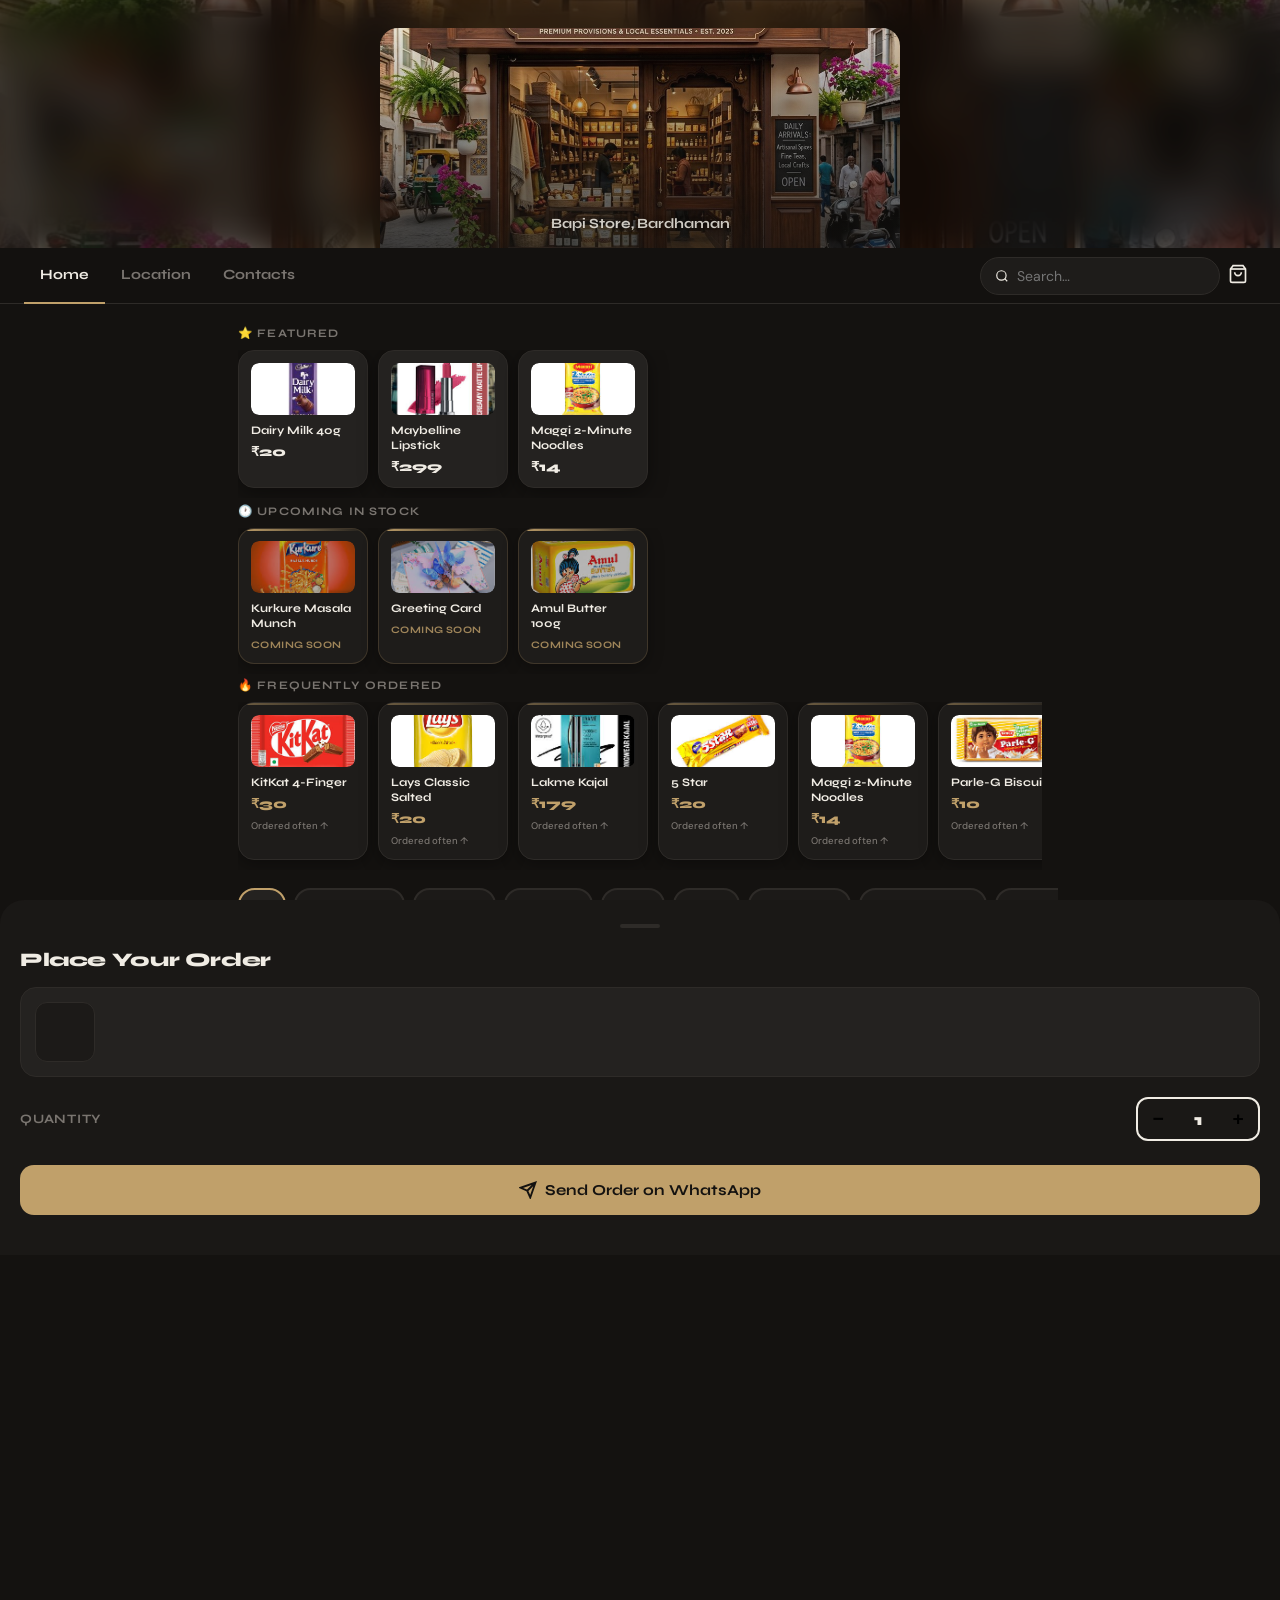
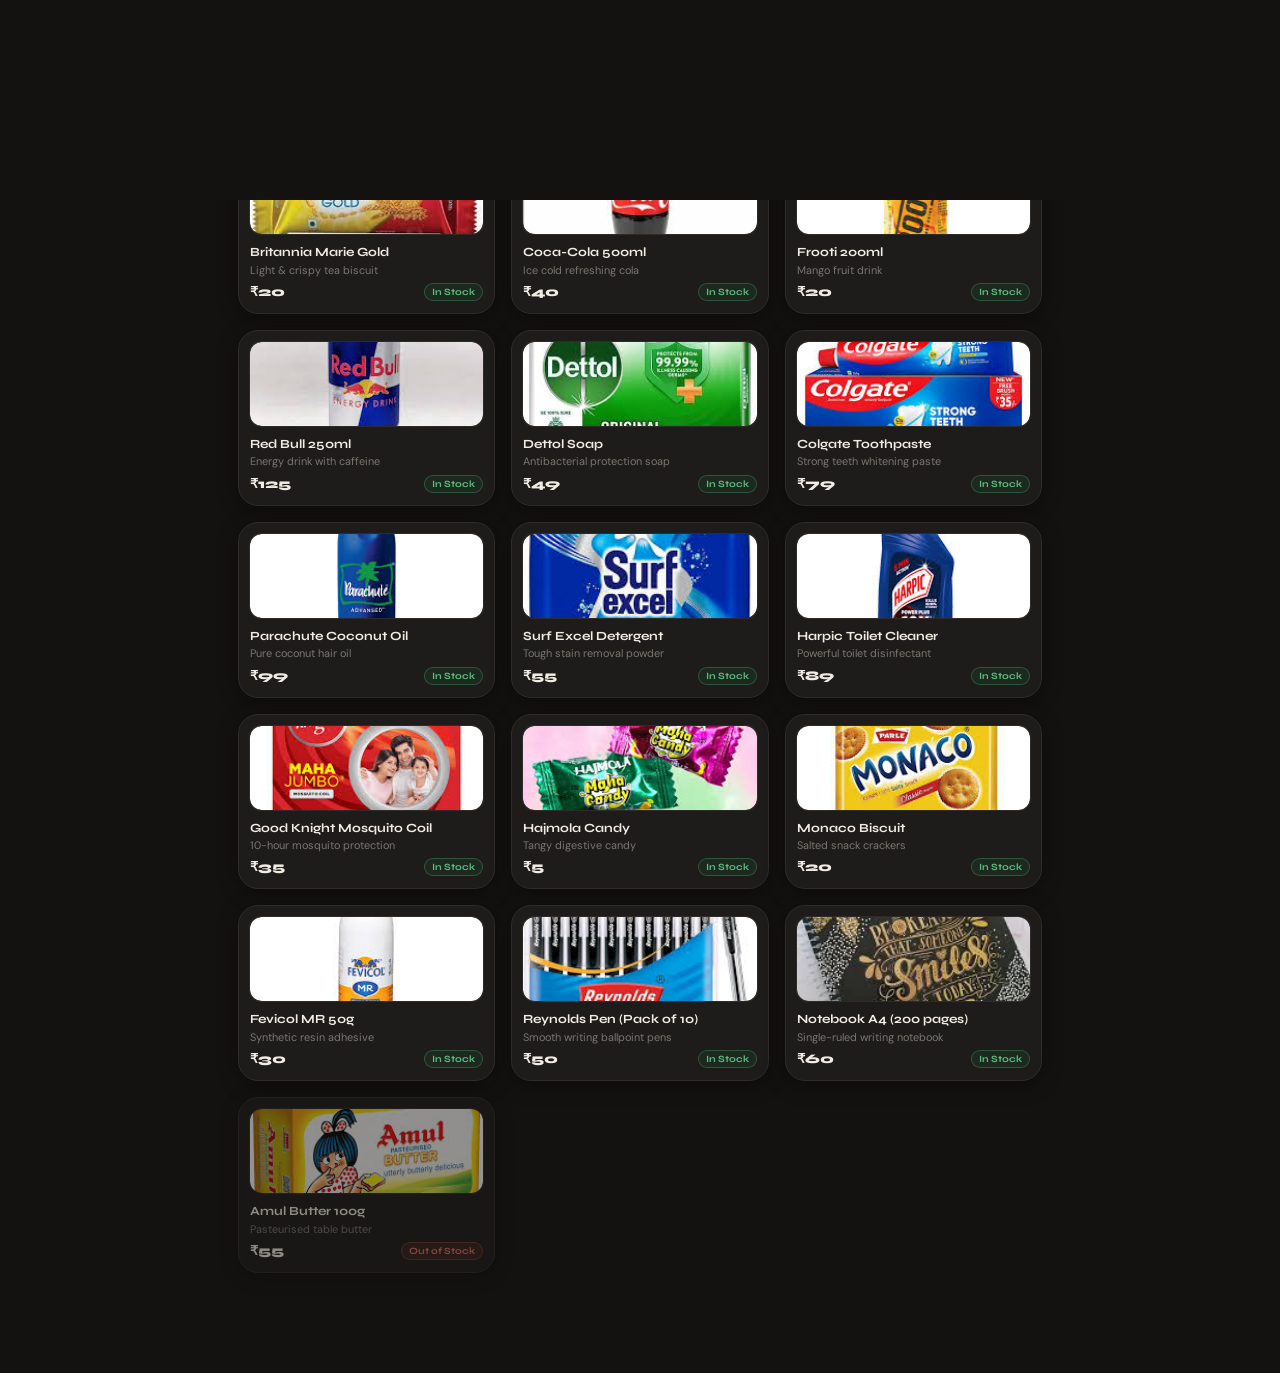
==== index.html @ cbbb369b "Push" ====
<!DOCTYPE html>
<html lang="en">
<head>
<meta charset="UTF-8">
<meta name="viewport" content="width=device-width, initial-scale=1.0">
<title>Bapi Store — Bardhaman</title>
<link rel="preconnect" href="https://fonts.googleapis.com">
<link href="https://fonts.googleapis.com/css2?family=Clash+Display:wght@400;500;600;700&family=Syne:wght@400;600;700;800&family=DM+Sans:ital,wght@0,300;0,400;0,500;1,400&display=swap" rel="stylesheet">
<style>
:root {
  --y: #c0a06a;
  --y2: #a88a55;
  --ink: #f0ece4;
  --white: #1c1a18;
  --off: #242220;
  --muted: #7a7570;
  --border: #2e2b28;
  --card-r: 20px;
  --ease: cubic-bezier(.4,0,.2,1);
  --spring: cubic-bezier(.34,1.56,.64,1);
}
*,*::before,*::after{box-sizing:border-box;margin:0;padding:0}
html{scroll-behavior:smooth;-webkit-tap-highlight-color:transparent}
body{font-family:'DM Sans',sans-serif;background:#141210;color:var(--ink);overflow-x:hidden;min-height:100vh}


/* ── LOADER ── */
#loader{position:fixed;inset:0;z-index:9999;background:#141210;display:flex;flex-direction:column;align-items:center;justify-content:center;gap:20px;transition:opacity .6s var(--ease),visibility .6s}
#loader.out{opacity:0;visibility:hidden;pointer-events:none}
.ld-logo{font-family:'Syne',sans-serif;font-size:2.2rem;font-weight:800;letter-spacing:-.03em;color:var(--ink)}
.ld-sub{font-size:.85rem;color:var(--muted);font-weight:500}
.ld-dots{display:flex;gap:7px}
.ld-dot{width:9px;height:9px;border-radius:50%;background:var(--y);animation:ldpulse 1s infinite ease-in-out}
.ld-dot:nth-child(2){animation-delay:.2s}
.ld-dot:nth-child(3){animation-delay:.4s}
@keyframes ldpulse{0%,80%,100%{transform:scale(.5);opacity:.3}40%{transform:scale(1);opacity:1}}

/* ── HERO ── */
#hero{background:url('[data-uri]') center/cover no-repeat;overflow:hidden;transition:max-height .5s var(--ease),opacity .4s var(--ease),padding .5s var(--ease);max-height:400px;padding:28px 20px 0;position:relative}
#hero.gone{max-height:0;opacity:0;padding:0;pointer-events:none}
#hero::before{content:'';position:absolute;inset:0;background:inherit;filter:blur(18px) brightness(.45);transform:scale(1.05);z-index:0}
#hero::after{content:'';position:absolute;inset:0;background:rgba(14,12,10,.45);z-index:0}
#hero .hero-inner{position:relative;z-index:1}
.hero-inner{max-width:520px;margin:0 auto;text-align:center}
.hero-store{width:100%;height:220px;background:url('[data-uri]') center center/cover no-repeat;border-radius:18px 18px 0 0;display:flex;align-items:flex-end;justify-content:center;position:relative;overflow:hidden}
.hero-store::after{content:'';position:absolute;inset:0;background:linear-gradient(to bottom,rgba(20,18,16,.1) 0%,rgba(20,18,16,.72) 100%)}
.store-svg{display:none}
.hero-tag{position:relative;z-index:1;font-family:'Syne',sans-serif;font-size:.88rem;font-weight:700;color:rgba(240,236,228,.85);white-space:nowrap;padding-bottom:16px;text-shadow:0 1px 6px rgba(0,0,0,.5)}

/* ── STICKY NAV ── */
#nav{position:sticky;top:0;z-index:500;background:rgba(20,18,16,.97);backdrop-filter:blur(12px);border-bottom:1.5px solid var(--border);height:56px;display:flex;align-items:center;padding:0 16px;gap:10px}
.nav-ham{background:none;border:none;cursor:pointer;padding:8px 6px;display:flex;flex-direction:column;gap:5px;border-radius:10px;transition:background .15s}
.nav-ham:hover{background:var(--off)}
.nav-ham span{display:block;width:22px;height:2px;background:var(--ink);;border-radius:2px;transition:transform .35s var(--ease),opacity .2s}
.nav-ham.x span:nth-child(1){transform:translateY(7px) rotate(45deg)}
.nav-ham.x span:nth-child(2){opacity:0;transform:scaleX(0)}
.nav-ham.x span:nth-child(3){transform:translateY(-7px) rotate(-45deg)}
.nav-label{font-family:'Syne',sans-serif;font-size:1rem;font-weight:700;flex:1}
.nav-tabs{display:flex;align-items:center;gap:0;flex:1}
.nav-tab{font-family:'Syne',sans-serif;font-size:.88rem;font-weight:700;color:var(--muted);padding:0 16px;height:56px;display:flex;align-items:center;cursor:pointer;border-bottom:2.5px solid transparent;transition:color .15s,border-color .15s;background:none;border-top:none;border-left:none;border-right:none;white-space:nowrap}
.nav-tab.on{color:var(--ink);border-bottom-color:var(--y)}
.nav-tab:hover:not(.on){color:var(--ink)}
.nav-search-btn{margin-left:auto;background:none;border:none;cursor:pointer;padding:8px;border-radius:10px;color:var(--muted);transition:background .15s,color .15s}
.nav-search-btn:hover{background:var(--off);color:var(--ink)}
.nav-cart-btn{position:relative;background:none;border:none;cursor:pointer;padding:8px;border-radius:10px;color:var(--ink);transition:background .15s}
.nav-cart-btn:hover{background:var(--off)}
.cart-badge{position:absolute;top:4px;right:4px;min-width:16px;height:16px;background:#c0a06a;color:#141210;border-radius:8px;font-size:.6rem;font-weight:700;display:flex;align-items:center;justify-content:center;padding:0 3px;display:none}
.cart-badge.show{display:flex}
.nav-search-wrap{flex:0 0 240px;display:flex;align-items:center;background:#1e1c1a;border-radius:30px;padding:0 14px;gap:8px;height:38px;border:1.5px solid var(--border);transition:border-color .15s,box-shadow .15s}
.nav-search-wrap:focus-within{border-color:var(--ink);box-shadow:0 0 0 3px rgba(192,160,106,.15)}
.nav-search-wrap input{background:none;border:none;outline:none;font-family:'DM Sans',sans-serif;font-size:.88rem;color:#f0ece4;flex:1;min-width:0;caret-color:var(--y)}

/* ── DYNAMIC ISLAND ── */
#island{position:fixed;top:12px;left:50%;transform:translateX(-50%) translateY(-80px);z-index:600;background:#f0ece4;color:#141210;border-radius:40px;padding:0 16px;height:48px;display:flex;align-items:center;gap:12px;box-shadow:0 8px 32px rgba(0,0,0,.3);transition:transform .45s var(--spring),opacity .3s;opacity:0;pointer-events:none;min-width:220px}
#island.show{transform:translateX(-50%) translateY(0);opacity:1;pointer-events:all}
.isl-ham{background:none;border:none;cursor:pointer;display:flex;flex-direction:column;gap:4px;padding:4px}
.isl-ham span{display:block;width:18px;height:1.5px;background:#141210;border-radius:2px;transition:transform .3s var(--ease),opacity .2s}
.isl-ham.x span:nth-child(1){transform:translateY(5.5px) rotate(45deg)}
.isl-ham.x span:nth-child(2){opacity:0}
.isl-ham.x span:nth-child(3){transform:translateY(-5.5px) rotate(-45deg)}
.isl-label{font-family:'Syne',sans-serif;font-size:.82rem;font-weight:700;flex:1;letter-spacing:.02em;color:#141210}
.isl-search{background:none;border:none;cursor:pointer;color:rgba(20,18,16,.5);padding:4px;display:flex;align-items:center;transition:color .15s}
.isl-search:hover{color:#141210}
.isl-cart{position:relative;background:none;border:none;cursor:pointer;color:rgba(20,18,16,.5);padding:4px;display:flex;align-items:center;transition:color .15s}
.isl-cart:hover{color:#141210}
.isl-badge{position:absolute;top:0;right:0;min-width:14px;height:14px;background:var(--y);color:#141210;border-radius:7px;font-size:.55rem;font-weight:800;display:none;align-items:center;justify-content:center;padding:0 2px}
.isl-badge.show{display:flex}

/* ── MOBILE TOP HEADER ── */
#mob-header{padding:16px 16px 0;display:none}
.mob-page-title{font-family:'Syne',sans-serif;font-size:1.5rem;font-weight:800;margin-bottom:10px}
.mob-search{display:flex;align-items:center;background:#1e1c1a;border-radius:30px;padding:0 14px;gap:8px;height:44px;border:1.5px solid var(--border);transition:border-color .15s,box-shadow .15s}
.mob-search:focus-within{border-color:var(--ink);box-shadow:0 0 0 3px rgba(192,160,106,.15)}
.search-clear{background:none;border:none;cursor:pointer;padding:0;display:none;align-items:center;justify-content:center;color:var(--muted);flex-shrink:0;transition:color .15s}
.search-clear:hover{color:var(--ink)}
.search-clear.show{display:flex}
.mob-search input{background:none;border:none;outline:none;font-family:'DM Sans',sans-serif;font-size:.92rem;color:#f0ece4;flex:1;caret-color:var(--y)}

/* ── SEARCH OVERLAY (mobile) ── */
#search-overlay{position:fixed;inset:0;z-index:700;background:#141210;transform:translateY(100%);transition:transform .4s var(--ease);display:flex;flex-direction:column}
#search-overlay.open{transform:translateY(0)}
.so-head{padding:14px 16px;display:flex;align-items:center;gap:10px;border-bottom:1.5px solid var(--border)}
.so-back{background:none;border:none;cursor:pointer;padding:6px;border-radius:8px;color:var(--muted)}
.so-input{flex:1;display:flex;align-items:center;background:#1e1c1a;border-radius:30px;padding:0 14px;gap:8px;height:40px;border:1.5px solid var(--border)}
.so-input:focus-within{border-color:var(--ink)}
.so-input input{background:none;border:none;outline:none;font-family:'DM Sans',sans-serif;font-size:.92rem;color:#f0ece4;flex:1;caret-color:var(--y)}
.so-results{flex:1;overflow-y:auto;padding:16px}
.so-result-item{display:flex;align-items:center;gap:14px;padding:12px;border-radius:14px;cursor:pointer;transition:background .15s;border:1.5px solid transparent;margin-bottom:8px}
.so-result-item:hover{background:var(--off);border-color:var(--border)}
.so-thumb{width:52px;height:52px;border-radius:10px;display:flex;align-items:center;justify-content:center;font-size:1.5rem;flex-shrink:0;border:1.5px solid var(--border)}
.so-info .so-name{font-family:'Syne',sans-serif;font-size:.88rem;font-weight:700}
.so-info .so-dose{font-size:.75rem;color:var(--muted);margin-top:2px}
.so-empty{text-align:center;padding:60px 0;color:var(--muted);font-size:.9rem}

/* ── DRAWER ── */
#overlay{position:fixed;inset:0;z-index:700;background:rgba(0,0,0,.4);opacity:0;visibility:hidden;transition:opacity .35s,visibility .35s}
#overlay.on{opacity:1;visibility:visible}
#drawer{position:fixed;top:0;left:0;bottom:0;width:268px;z-index:800;background:#181614;transform:translateX(-100%);transition:transform .38s var(--ease);display:flex;flex-direction:column;padding:0 0 24px}
#drawer.on{transform:translateX(0)}
.dr-top{padding:28px 24px 20px;border-bottom:1.5px solid var(--border)}
.dr-brand{font-family:'Syne',sans-serif;font-size:1.3rem;font-weight:800}
.dr-tagline{font-size:.75rem;color:var(--muted);margin-top:2px}
.dr-items{padding:12px 0;flex:1}
.dr-item{display:flex;align-items:center;gap:12px;padding:13px 24px;font-family:'Syne',sans-serif;font-size:.92rem;font-weight:700;color:var(--muted);cursor:pointer;transition:background .15s,color .15s}
.dr-item:hover,.dr-item.on{background:var(--off);color:var(--ink)}
.dr-item.on{border-left:3px solid var(--y)}
.dr-item svg{flex-shrink:0}
.dr-close{position:absolute;top:16px;right:16px;background:none;border:none;cursor:pointer;width:32px;height:32px;border-radius:8px;display:flex;align-items:center;justify-content:center;color:var(--muted);transition:background .15s}
.dr-close:hover{background:var(--off)}

/* ── PAGES ── */
.pg{display:none;animation:pgIn .3s var(--ease)}
.pg.on{display:block}
@keyframes pgIn{from{opacity:0;transform:translateY(8px)}to{opacity:1;transform:translateY(0)}}

/* ── CATEGORY FILTER CHIPS ── */
#cat-bar{padding:14px 16px 10px 16px;display:flex;gap:8px;overflow-x:auto;scrollbar-width:thin;scrollbar-color:var(--border) transparent;-ms-overflow-style:auto;padding-bottom:8px}
#cat-bar::-webkit-scrollbar{height:4px}
#cat-bar::-webkit-scrollbar-track{background:transparent}
#cat-bar::-webkit-scrollbar-thumb{background:var(--border);border-radius:4px}
#cat-bar::-webkit-scrollbar-thumb:hover{background:var(--muted)}
.cat-chip{flex-shrink:0;font-family:'Syne',sans-serif;font-size:.78rem;font-weight:700;padding:7px 14px;border-radius:30px;border:2px solid var(--border);background:var(--white);color:var(--muted);cursor:pointer;transition:background .15s,color .15s,border-color .15s,transform .15s var(--spring)}
.cat-chip:hover{border-color:var(--ink);color:var(--ink)}
.cat-chip.on{background:#242220;color:var(--y);border-color:var(--y)}
.cat-chip:active{transform:scale(.95)}

/* ── FEATURED STRIP ── */
#featured-section{padding:22px 16px 6px}
.featured-label{font-family:'Syne',sans-serif;font-size:.72rem;font-weight:700;letter-spacing:.1em;text-transform:uppercase;color:var(--muted);margin-bottom:10px}
#featured-row{display:flex;gap:10px;overflow-x:auto;scrollbar-width:thin;scrollbar-color:var(--border) transparent;padding-bottom:10px}
#featured-row::-webkit-scrollbar{height:4px}
#featured-row::-webkit-scrollbar-track{background:transparent}
#featured-row::-webkit-scrollbar-thumb{background:var(--border);border-radius:4px}
#featured-row::-webkit-scrollbar-thumb:hover{background:var(--muted)}
.feat-card{flex-shrink:0;width:130px;background:#242220;border:1.5px solid var(--border);border-radius:16px;padding:12px;cursor:pointer;box-shadow:0 4px 20px rgba(0,0,0,.4);transition:transform .2s var(--spring),box-shadow .2s;display:flex;flex-direction:column;gap:6px}
.feat-card:hover{transform:translateY(-3px);box-shadow:0 8px 32px rgba(0,0,0,.5)}
.feat-card:active{transform:scale(.97);box-shadow:0 2px 8px rgba(0,0,0,.3)}
.feat-emoji{font-size:1.6rem;line-height:1}
.feat-name{font-family:'Syne',sans-serif;font-size:.72rem;font-weight:700;line-height:1.3}
.feat-price{font-family:'Syne',sans-serif;font-size:.82rem;font-weight:800}


/* ── UPCOMING IN STOCK & FREQUENTLY ORDERED ROWS ── */
.strip-section{padding:0 16px 4px}
.strip-label{font-family:'Syne',sans-serif;font-size:.72rem;font-weight:700;letter-spacing:.1em;text-transform:uppercase;color:var(--muted);margin-bottom:10px;display:flex;align-items:center;gap:6px}
.strip-row{display:flex;gap:10px;overflow-x:auto;scrollbar-width:thin;scrollbar-color:var(--border) transparent;padding-bottom:10px}
.strip-row::-webkit-scrollbar{height:4px}
.strip-row::-webkit-scrollbar-track{background:transparent}
.strip-row::-webkit-scrollbar-thumb{background:var(--border);border-radius:4px}
.strip-row::-webkit-scrollbar-thumb:hover{background:var(--muted)}

.upcoming-card{flex-shrink:0;width:130px;background:#1e1c1a;border:1.5px solid rgba(192,160,106,.2);border-radius:16px;padding:12px;cursor:default;box-shadow:0 4px 16px rgba(0,0,0,.3);display:flex;flex-direction:column;gap:6px;position:relative;overflow:hidden}
.upcoming-card::before{content:'';position:absolute;top:0;left:0;right:0;height:2px;background:linear-gradient(90deg,#c0a06a,transparent)}
.upcoming-emoji{font-size:1.6rem;line-height:1;opacity:.7}
.upcoming-name{font-family:'Syne',sans-serif;font-size:.72rem;font-weight:700;line-height:1.3;color:var(--ink)}
.upcoming-tag{font-size:.62rem;font-family:'Syne',sans-serif;font-weight:700;color:var(--y);opacity:.8;letter-spacing:.04em;text-transform:uppercase;margin-top:2px}

.freq-card{flex-shrink:0;width:130px;background:#1e1c1a;border:1.5px solid var(--border);border-radius:16px;padding:12px;cursor:pointer;box-shadow:0 4px 18px rgba(0,0,0,.35);transition:transform .2s var(--spring),box-shadow .2s;display:flex;flex-direction:column;gap:6px;position:relative;overflow:hidden}
.freq-card::before{content:'';position:absolute;top:0;left:0;right:0;height:2px;background:linear-gradient(90deg,rgba(192,160,106,.5),transparent)}
.freq-card:hover{transform:translateY(-3px);box-shadow:0 8px 28px rgba(0,0,0,.5)}
.freq-card:active{transform:scale(.97)}
.freq-emoji{font-size:1.6rem;line-height:1}
.freq-name{font-family:'Syne',sans-serif;font-size:.72rem;font-weight:700;line-height:1.3}
.freq-price{font-family:'Syne',sans-serif;font-size:.82rem;font-weight:800;color:var(--y)}
.freq-orders{font-size:.6rem;color:var(--muted);font-weight:500;margin-top:1px}

/* ── HOME ── */
#pg-home{padding:0 0 100px}
.sec-title{font-family:'Syne',sans-serif;font-size:.72rem;font-weight:700;letter-spacing:.1em;text-transform:uppercase;color:var(--muted);margin-bottom:14px;padding:14px 16px 0}
#med-grid{display:grid;grid-template-columns:repeat(3,1fr);gap:12px;padding:0 16px}

/* ── CARD ── */
.med-card{background:#1e1c1a;border:1.5px solid var(--border);border-radius:var(--card-r);overflow:hidden;cursor:pointer;transition:transform .2s var(--spring),box-shadow .2s;box-shadow:0 4px 20px rgba(0,0,0,.35);display:flex;flex-direction:column;position:relative}
.med-card:hover{transform:translateY(-4px) scale(1.01);box-shadow:0 10px 40px rgba(0,0,0,.5)}
.med-card:active{transform:scale(.97);box-shadow:0 2px 10px rgba(0,0,0,.3)}
.med-card.out-of-stock{opacity:.55;pointer-events:none}
.med-img-wrap{margin:10px 10px 0;height:86px;border-radius:12px;border:1.5px solid var(--border);overflow:hidden;background:#2a2825;display:flex;align-items:center;justify-content:center;flex-shrink:0;font-size:2.4rem}
.med-body{padding:9px 11px 12px;flex:1}
.med-name{font-family:'Syne',sans-serif;font-size:.78rem;font-weight:700;line-height:1.25;margin-bottom:3px}
.med-dose{font-size:.68rem;color:var(--muted);line-height:1.4;margin-bottom:5px}
.med-name mark{background:rgba(192,160,106,.25);color:var(--y);border-radius:3px;padding:0 2px;font-style:normal}
.med-dose mark{background:rgba(192,160,106,.25);color:var(--y);border-radius:3px;padding:0 2px;font-style:normal}
.med-footer{display:flex;align-items:center;justify-content:space-between;margin-top:auto}
.med-price{font-family:'Syne',sans-serif;font-size:.82rem;font-weight:800}
.med-stock-badge{font-size:.6rem;font-weight:700;font-family:'Syne',sans-serif;padding:2px 7px;border-radius:10px;border:1.5px solid}
.med-stock-badge.in{background:rgba(26,122,60,.15);color:#5dba7e;border-color:rgba(93,186,126,.3)}
.med-stock-badge.out{background:rgba(192,57,43,.15);color:#e07060;border-color:rgba(224,112,96,.3)}
#no-res{display:none;grid-column:1/-1;text-align:center;padding:60px 0;color:var(--muted);font-family:'Syne',sans-serif;font-size:.9rem}

/* ── DETAIL PAGE ── */
#pg-detail{padding:0 0 100px;min-height:100vh}
.det-back{display:flex;align-items:center;gap:8px;padding:14px 16px;font-family:'Syne',sans-serif;font-size:.82rem;font-weight:700;cursor:pointer;color:var(--muted);transition:color .15s;background:none;border:none;width:100%}
.det-back:hover{color:var(--ink)}
.det-hero{width:100%;background:#1c1a18;display:flex;align-items:center;justify-content:center;padding:40px 20px;position:relative;min-height:200px}
.det-pill-art{font-size:6rem;filter:drop-shadow(0 12px 32px rgba(0,0,0,.12))}
.det-badge{position:absolute;top:14px;right:14px;border-radius:30px;padding:4px 12px;font-family:'Syne',sans-serif;font-size:.7rem;font-weight:700;border:2px solid var(--ink)}
.det-badge.in{background:rgba(192,160,106,.2);color:var(--y);border-color:var(--y)}
.det-badge.out{background:rgba(192,57,43,.15);color:#e07060;border-color:rgba(224,112,96,.3)}
.det-body{padding:20px 16px}
.det-name{font-family:'Syne',sans-serif;font-size:1.6rem;font-weight:800;line-height:1.15;letter-spacing:-.02em;margin-bottom:4px}
.det-use{font-size:.85rem;color:var(--muted);margin-bottom:6px}
.det-price-row{font-family:'Syne',sans-serif;font-size:1.3rem;font-weight:800;margin-bottom:18px}
.det-section{margin-bottom:20px}
.det-section-title{font-family:'Syne',sans-serif;font-size:.7rem;font-weight:700;letter-spacing:.1em;text-transform:uppercase;color:var(--muted);margin-bottom:8px}
.det-contents{display:flex;flex-wrap:wrap;gap:6px}
.det-chip{background:#242220;border:1.5px solid var(--border);border-radius:30px;padding:5px 12px;font-size:.78rem;font-weight:500}
.det-strip{background:rgba(192,160,106,.12);border-radius:16px;padding:14px 16px;display:flex;align-items:center;justify-content:space-between;margin-bottom:24px;border:2px solid var(--ink)}
.det-strip-label{font-family:'Syne',sans-serif;font-size:.72rem;font-weight:700;text-transform:uppercase;letter-spacing:.06em;color:var(--muted)}
.det-strip-val{font-family:'Syne',sans-serif;font-size:1rem;font-weight:800}
.det-btns{display:grid;grid-template-columns:1fr 1fr;gap:10px;padding:0 16px 20px}
.btn-cart{background:#242220;border:1.5px solid var(--border);border-radius:14px;padding:14px;font-family:'Syne',sans-serif;font-size:.88rem;font-weight:700;cursor:pointer;transition:background .15s,transform .15s var(--spring);box-shadow:0 4px 16px rgba(0,0,0,.3)}
.btn-cart:hover{background:#2e2b28;transform:translateY(-2px)}
.btn-cart:active{transform:translateY(0);box-shadow:0 1px 4px rgba(0,0,0,.2)}
.btn-buy{background:var(--y);color:#141210;border:2.5px solid var(--ink);border-radius:14px;padding:14px;font-family:'Syne',sans-serif;font-size:.88rem;font-weight:700;cursor:pointer;transition:background .15s,transform .15s var(--spring);box-shadow:3px 3px 0 rgba(0,0,0,.3)}
.btn-buy:hover{background:#b8933d;transform:translateY(-2px)}
.btn-buy:active{transform:translateY(0)}
.added-flash{position:fixed;bottom:80px;left:50%;transform:translateX(-50%) translateY(20px);background:var(--y);color:#141210;padding:10px 22px;border-radius:30px;font-family:'Syne',sans-serif;font-size:.82rem;font-weight:700;opacity:0;transition:opacity .3s,transform .3s var(--spring);pointer-events:none;z-index:900;white-space:nowrap}
.added-flash.show{opacity:1;transform:translateX(-50%) translateY(0)}

/* ── CART PAGE ── */
#pg-cart{padding:20px 16px 100px;min-height:60vh}
.pg-heading{font-family:'Syne',sans-serif;font-size:1.8rem;font-weight:800;margin-bottom:20px;letter-spacing:-.02em}
.cart-empty{text-align:center;padding:80px 0;color:var(--muted)}
.cart-empty svg{opacity:.2;margin-bottom:16px}
.cart-empty p{font-family:'Syne',sans-serif;font-size:.95rem;font-weight:600}
.cart-item{display:flex;gap:12px;padding:14px;background:#1e1c1a;border:1.5px solid var(--border);border-radius:var(--card-r);margin-bottom:10px;box-shadow:0 4px 18px rgba(0,0,0,.35);transition:transform .15s}
.cart-item:hover{transform:translateY(-2px)}
.ci-thumb{width:64px;height:64px;border-radius:12px;background:#2a2825;display:flex;align-items:center;justify-content:center;font-size:1.8rem;flex-shrink:0;border:1.5px solid var(--border)}
.ci-info{flex:1;min-width:0}
.ci-name{font-family:'Syne',sans-serif;font-size:.88rem;font-weight:700;margin-bottom:2px}
.ci-dose{font-size:.72rem;color:var(--muted)}
.ci-price{font-family:'Syne',sans-serif;font-size:.8rem;font-weight:800;color:var(--ink);margin-top:2px}
.ci-actions{display:flex;gap:6px;margin-top:10px;align-items:center}
.ci-qty{display:flex;align-items:center;gap:0;border:1.5px solid var(--border);border-radius:8px;overflow:hidden}
.ci-qty button{background:none;border:none;width:28px;height:28px;cursor:pointer;font-size:1rem;display:flex;align-items:center;justify-content:center;transition:background .15s}
.ci-qty button:hover{background:#2e2b28}
.ci-qty span{width:28px;text-align:center;font-family:'Syne',sans-serif;font-size:.82rem;font-weight:700}
.ci-rm{background:none;border:1.5px solid var(--border);border-radius:8px;padding:4px 10px;font-size:.72rem;font-family:'Syne',sans-serif;font-weight:700;color:var(--muted);cursor:pointer;transition:background .15s,color .15s,border-color .15s}
.ci-rm:hover{background:#fff0f0;border-color:#f00;color:#c00}
.ci-buy{background:var(--y);color:#141210;border:none;border-radius:8px;padding:4px 12px;font-size:.72rem;font-family:'Syne',sans-serif;font-weight:700;cursor:pointer;transition:background .15s}
.ci-buy:hover{background:#b8933d}
.cart-summary{background:#1e1c1a;border:1.5px solid var(--border);border-radius:var(--card-r);padding:16px;margin-top:16px;box-shadow:0 4px 20px rgba(0,0,0,.4)}
.cs-row{display:flex;justify-content:space-between;margin-bottom:6px;font-size:.85rem}
.cs-row.total{font-family:'Syne',sans-serif;font-weight:800;font-size:1rem;border-top:1.5px solid var(--border);padding-top:10px;margin-top:6px}
.cs-checkout{width:100%;margin-top:14px;background:var(--y);color:#141210;border:none;border-radius:12px;padding:14px;font-family:'Syne',sans-serif;font-size:.92rem;font-weight:700;cursor:pointer;transition:background .15s,transform .15s var(--spring)}
.cs-checkout:hover{background:#b8933d;transform:translateY(-2px)}

/* ── ORDER MODAL ── */
#order-modal{position:fixed;inset:0;z-index:900;display:flex;align-items:flex-end;pointer-events:none}
#order-modal.open{pointer-events:all}
.om-backdrop{position:absolute;inset:0;background:rgba(0,0,0,.5);opacity:0;transition:opacity .35s}
#order-modal.open .om-backdrop{opacity:1}
.om-sheet{position:relative;z-index:1;background:#1a1816;border-radius:24px 24px 0 0;padding:24px 20px 40px;width:100%;transform:translateY(100%);transition:transform .4s var(--ease)}
#order-modal.open .om-sheet{transform:translateY(0)}
.om-handle{width:40px;height:4px;background:var(--border);border-radius:2px;margin:0 auto 20px}
.om-title{font-family:'Syne',sans-serif;font-size:1.2rem;font-weight:800;margin-bottom:16px;letter-spacing:-.02em}
.om-med-row{display:flex;gap:14px;align-items:center;background:#242220;border-radius:16px;padding:14px;margin-bottom:20px;border:1.5px solid var(--border)}
.om-thumb{width:60px;height:60px;border-radius:12px;display:flex;align-items:center;justify-content:center;font-size:2rem;background:var(--white);border:1.5px solid var(--border);flex-shrink:0}
.om-med-name{font-family:'Syne',sans-serif;font-size:.92rem;font-weight:700}
.om-med-dose{font-size:.75rem;color:var(--muted);margin-top:3px}
.om-qty-row{display:flex;align-items:center;justify-content:space-between;margin-bottom:24px}
.om-qty-label{font-family:'Syne',sans-serif;font-size:.8rem;font-weight:700;text-transform:uppercase;letter-spacing:.06em;color:var(--muted)}
.om-qty-ctrl{display:flex;align-items:center;gap:0;border:2px solid var(--ink);border-radius:12px;overflow:hidden}
.om-qty-ctrl button{background:none;border:none;width:40px;height:40px;cursor:pointer;font-size:1.2rem;font-weight:700;transition:background .15s;display:flex;align-items:center;justify-content:center}
.om-qty-ctrl button:hover{background:#2e2b28}
.om-qty-ctrl span{min-width:40px;text-align:center;font-family:'Syne',sans-serif;font-size:1rem;font-weight:800}
.om-place{width:100%;background:var(--y);color:#141210;border:none;border-radius:14px;padding:16px;font-family:'Syne',sans-serif;font-size:.95rem;font-weight:700;cursor:pointer;display:flex;align-items:center;justify-content:center;gap:8px;transition:background .15s,transform .15s var(--spring)}
.om-place:hover{background:#b8933d;transform:translateY(-2px)}
.om-place:active{transform:translateY(0)}

/* ── LOCATION PAGE ── */
#pg-location{padding:20px 16px 100px}
.loc-map{width:100%;aspect-ratio:4/3;border-radius:18px;border:1.5px solid var(--border);overflow:hidden;background:var(--off);display:flex;align-items:center;justify-content:center;margin-bottom:18px;box-shadow:0 6px 30px rgba(0,0,0,.4);position:relative}
.loc-addr-row{display:flex;align-items:flex-start;gap:14px}
.loc-addr{flex:1}
.loc-addr strong{font-family:'Syne',sans-serif;font-size:1rem;font-weight:800;display:block;margin-bottom:5px}
.loc-addr p{font-size:.85rem;line-height:1.7;color:var(--muted)}
.loc-gmap{width:58px;height:58px;border-radius:16px;background:#242220;border:2px solid var(--border);box-shadow:0 4px 16px rgba(0,0,0,.1);display:flex;align-items:center;justify-content:center;cursor:pointer;flex-shrink:0;transition:transform .2s var(--spring),box-shadow .2s;text-decoration:none;overflow:hidden}
.loc-gmap:hover{transform:scale(1.08);box-shadow:0 8px 24px rgba(0,0,0,.15)}
.loc-gmap img{width:42px;height:42px;object-fit:contain}
.loc-directions{display:flex;align-items:center;gap:10px;margin-top:20px;padding:14px 16px;background:rgba(192,160,106,.12);border:1px solid rgba(192,160,106,.3);border-radius:14px;cursor:pointer;text-decoration:none;box-shadow:0 4px 16px rgba(0,0,0,.3);transition:transform .15s}
.loc-directions:hover{transform:translateY(-2px)}
.loc-directions span{font-family:'Syne',sans-serif;font-size:.88rem;font-weight:700}

/* ── HOURS CARD ── */
.hours-card{background:#1e1c1a;border:1.5px solid var(--border);border-radius:16px;padding:16px;margin-top:18px}
.hours-title{font-family:'Syne',sans-serif;font-size:.72rem;font-weight:700;letter-spacing:.1em;text-transform:uppercase;color:var(--muted);margin-bottom:10px}
.hours-row{display:flex;justify-content:space-between;font-size:.83rem;padding:5px 0;border-bottom:1px solid var(--border)}
.hours-row:last-child{border-bottom:none}
.hours-row .day{font-weight:500;color:var(--ink)}
.hours-row .time{font-family:'Syne',sans-serif;font-weight:700}
.hours-row .closed{color:#c0392b;font-family:'Syne',sans-serif;font-weight:700}

/* ── CONTACTS PAGE ── */
#pg-contacts{padding:20px 16px 100px}
.contact-card{display:flex;align-items:center;gap:14px;padding:18px;background:#1e1c1a;border:1.5px solid var(--border);border-radius:var(--card-r);margin-bottom:10px;text-decoration:none;color:var(--ink);box-shadow:0 4px 20px rgba(0,0,0,.35);transition:transform .15s,box-shadow .15s}
.contact-card:hover{transform:translateY(-3px);box-shadow:0 8px 30px rgba(0,0,0,.5)}
.cc-icon{width:48px;height:48px;border-radius:14px;background:var(--y);display:flex;align-items:center;justify-content:center;font-size:1.3rem;flex-shrink:0;border:2px solid var(--ink)}
.cc-label{font-family:'Syne',sans-serif;font-size:.68rem;font-weight:700;letter-spacing:.08em;text-transform:uppercase;color:var(--muted);margin-bottom:2px}
.cc-val{font-size:.9rem;font-weight:500}

/* ── ABOUT CARD ── */
.about-card{background:#242220;border:1.5px solid var(--border);border-radius:var(--card-r);padding:18px;margin-bottom:16px;box-shadow:0 4px 20px rgba(0,0,0,.3)}
.about-card p{font-size:.88rem;line-height:1.7;color:var(--muted)}
.about-card strong{font-family:'Syne',sans-serif;font-weight:800;display:block;margin-bottom:6px;font-size:1rem;color:var(--y)}

/* ── SCROLL TO TOP ── */
#s2t{position:fixed;bottom:24px;right:16px;width:44px;height:44px;background:#c0a06a;color:#141210;border:none;border-radius:50%;display:flex;align-items:center;justify-content:center;cursor:pointer;z-index:400;opacity:0;visibility:hidden;transform:scale(.7);transition:opacity .3s,transform .3s var(--spring),visibility .3s;box-shadow:0 4px 16px rgba(0,0,0,.25)}
#s2t.on{opacity:1;visibility:visible;transform:scale(1)}

/* ── RESPONSIVE ── */
@media(min-width:768px){
  .mob-only{display:none!important}
  .nav-tabs{display:flex!important}
  .nav-search-wrap{display:flex!important}
  #nav{padding:0 24px;gap:0}
  #mob-header{display:none!important}
  #med-grid{grid-template-columns:repeat(3,1fr);gap:16px}
  #pg-home,#pg-cart,#pg-contacts,#pg-detail,#pg-location{padding-left:32px;padding-right:32px;max-width:900px;margin:0 auto}
  #cat-bar,#featured-section,#med-grid,.sec-title{max-width:900px;margin-left:auto;margin-right:auto}
  .det-hero{min-height:320px}
  .det-pill-art{font-size:8rem}
}
@media(max-width:767px){
  .desk-only{display:none!important}
  #mob-header{display:block}
  #med-grid{grid-template-columns:repeat(2,1fr);gap:10px}
  .med-img-wrap{height:76px}
}
/* Target the grey image wrapper divs directly instead of non-existent img tags */
.feat-img, 
.upcoming-img, 
.freq-img,
.ci-thumb, 
.om-thumb {
  background-size: cover;      /* Keeps aspect ratio while completely filling the box */
  background-position: center;  /* Centers the product image inside the grey box */
  background-repeat: no-repeat; /* Prevents the image from tiling */
}
</style>
</head>
<body>

<!-- LOADER -->
<div id="loader">
  <div class="ld-logo">Bapi Store</div>
  <div class="ld-dots"><div class="ld-dot"></div><div class="ld-dot"></div><div class="ld-dot"></div></div>
  <div class="ld-sub">Your device will load this in a few moments…</div>
</div>

<!-- HERO -->
<div id="hero">
  <div class="hero-inner">
    <div class="hero-store">
      <svg class="store-svg" width="110" height="110" viewBox="0 0 110 110" fill="none">
        <rect x="10" y="45" width="90" height="55" rx="6" fill="#c0a06a"/>
        <rect x="20" y="22" width="70" height="28" rx="5" fill="#c0a06a"/>
        <rect x="42" y="60" width="26" height="40" rx="3" fill="#1a1816"/>
        <rect x="13" y="58" width="20" height="18" rx="3" fill="#1a1816"/>
        <rect x="77" y="58" width="20" height="18" rx="3" fill="#1a1816"/>
        <rect x="46" y="30" width="18" height="10" rx="2" fill="#1a1816"/>
      </svg>
      <div class="hero-tag">Bapi Store, Bardhaman</div>
    </div>
  </div>
</div>

<!-- NAV -->
<nav id="nav">
  <button class="nav-ham mob-only" id="nav-ham" aria-label="Menu"><span></span><span></span><span></span></button>
  <span class="nav-label mob-only" id="nav-mob-label">Home</span>
  <div class="nav-tabs desk-only" id="nav-tabs">
    <button class="nav-tab on" data-p="home">Home</button>
    <button class="nav-tab" data-p="location">Location</button>
    <button class="nav-tab" data-p="contacts">Contacts</button>
  </div>
  <div class="nav-search-wrap desk-only" style="margin-left:auto">
    <svg width="14" height="14" fill="none" stroke="currentColor" stroke-width="2" viewBox="0 0 24 24"><circle cx="11" cy="11" r="8"/><path d="m21 21-4.35-4.35"/></svg>
    <input type="text" id="desk-search" placeholder="Search…" oninput="filterMeds(this.value)">
  </div>
  <button class="nav-search-btn mob-only" id="mob-search-btn" aria-label="Search">
    <svg width="18" height="18" fill="none" stroke="currentColor" stroke-width="2" viewBox="0 0 24 24"><circle cx="11" cy="11" r="8"/><path d="m21 21-4.35-4.35"/></svg>
  </button>
  <button class="nav-cart-btn" id="nav-cart-btn" aria-label="Cart">
    <svg width="20" height="20" fill="none" stroke="currentColor" stroke-width="2" viewBox="0 0 24 24"><path d="M6 2 3 6v14a2 2 0 0 0 2 2h14a2 2 0 0 0 2-2V6l-3-4z"/><line x1="3" y1="6" x2="21" y2="6"/><path d="M16 10a4 4 0 0 1-8 0"/></svg>
    <span class="cart-badge" id="cart-badge">0</span>
  </button>
</nav>

<!-- DYNAMIC ISLAND -->
<div id="island">
  <button class="isl-ham" id="isl-ham"><span></span><span></span><span></span></button>
  <span class="isl-label" id="isl-label">Home</span>
  <button class="isl-search" id="isl-search-btn" aria-label="Search">
    <svg width="16" height="16" fill="none" stroke="currentColor" stroke-width="2" viewBox="0 0 24 24"><circle cx="11" cy="11" r="8"/><path d="m21 21-4.35-4.35"/></svg>
  </button>
  <button class="isl-cart" id="isl-cart-btn" aria-label="Cart">
    <svg width="16" height="16" fill="none" stroke="currentColor" stroke-width="2" viewBox="0 0 24 24"><path d="M6 2 3 6v14a2 2 0 0 0 2 2h14a2 2 0 0 0 2-2V6l-3-4z"/><line x1="3" y1="6" x2="21" y2="6"/><path d="M16 10a4 4 0 0 1-8 0"/></svg>
    <span class="isl-badge" id="isl-badge">0</span>
  </button>
</div>

<!-- SEARCH OVERLAY (mobile) -->
<div id="search-overlay">
  <div class="so-head">
    <button class="so-back" id="so-back">
      <svg width="20" height="20" fill="none" stroke="currentColor" stroke-width="2.5" viewBox="0 0 24 24"><path d="M19 12H5M12 19l-7-7 7-7"/></svg>
    </button>
    <div class="so-input">
      <svg width="14" height="14" fill="none" stroke="currentColor" stroke-width="2" viewBox="0 0 24 24"><circle cx="11" cy="11" r="8"/><path d="m21 21-4.35-4.35"/></svg>
      <input type="text" id="mob-search-input" placeholder="Search…" oninput="filterMeds(this.value,true)">
    </div>
  </div>
  <div class="so-results" id="so-results"></div>
</div>

<!-- DRAWER OVERLAY -->
<div id="overlay" onclick="closeDrawer()"></div>

<!-- DRAWER -->
<div id="drawer">
  <button class="dr-close" onclick="closeDrawer()">
    <svg width="16" height="16" fill="none" stroke="currentColor" stroke-width="2.5" viewBox="0 0 24 24"><path d="M18 6 6 18M6 6l12 12"/></svg>
  </button>
  <div class="dr-top">
    <div class="dr-brand">Bapi Store</div>
    <div class="dr-tagline">Near Curzon Gate, Bardhaman</div>
  </div>
  <div class="dr-items">
    <div class="dr-item on" data-p="home" onclick="goTo('home');closeDrawer()">
      <svg width="16" height="16" fill="none" stroke="currentColor" stroke-width="2" viewBox="0 0 24 24"><path d="m3 9 9-7 9 7v11a2 2 0 0 1-2 2H5a2 2 0 0 1-2-2z"/><polyline points="9 22 9 12 15 12 15 22"/></svg>
      Home
    </div>
    <div class="dr-item" data-p="location" onclick="goTo('location');closeDrawer()">
      <svg width="16" height="16" fill="none" stroke="currentColor" stroke-width="2" viewBox="0 0 24 24"><path d="M21 10c0 7-9 13-9 13s-9-6-9-13a9 9 0 0 1 18 0z"/><circle cx="12" cy="10" r="3"/></svg>
      Location
    </div>
    <div class="dr-item" data-p="contacts" onclick="goTo('contacts');closeDrawer()">
      <svg width="16" height="16" fill="none" stroke="currentColor" stroke-width="2" viewBox="0 0 24 24"><path d="M22 16.92v3a2 2 0 0 1-2.18 2 19.79 19.79 0 0 1-8.63-3.07A19.5 19.5 0 0 1 4.9 14.5 19.79 19.79 0 0 1 1.87 5.87C1.81 4.84 2.56 3.96 3.58 3.82h3a2 2 0 0 1 2 1.72c.127.96.361 1.903.7 2.81a2 2 0 0 1-.45 2.11L8.09 11.2a16 16 0 0 0 4.72 4.72l1.06-1.06a2 2 0 0 1 2.11-.45c.907.339 1.85.573 2.81.7A2 2 0 0 1 22 16.92z"/></svg>
      Contacts
    </div>
    <div class="dr-item" data-p="cart" onclick="goTo('cart');closeDrawer()">
      <svg width="16" height="16" fill="none" stroke="currentColor" stroke-width="2" viewBox="0 0 24 24"><path d="M6 2 3 6v14a2 2 0 0 0 2 2h14a2 2 0 0 0 2-2V6l-3-4z"/><line x1="3" y1="6" x2="21" y2="6"/><path d="M16 10a4 4 0 0 1-8 0"/></svg>
      Cart
    </div>
  </div>
</div>

<!-- MOBILE HEADER -->
<div id="mob-header">
  <div class="mob-page-title" id="mob-page-title">Home</div>
  <div class="mob-search" id="mob-search-bar-wrap">
    <svg width="14" height="14" fill="none" stroke="currentColor" stroke-width="2" viewBox="0 0 24 24"><circle cx="11" cy="11" r="8"/><path d="m21 21-4.35-4.35"/></svg>
    <input type="text" id="mob-inline-search" placeholder="Search…" oninput="filterMeds(this.value)">
    <button class="search-clear" id="mob-inline-clear" onclick="clearSearch()" aria-label="Clear search">
      <svg width="14" height="14" fill="none" stroke="currentColor" stroke-width="2.5" viewBox="0 0 24 24"><path d="M18 6 6 18M6 6l12 12"/></svg>
    </button>
  </div>
</div>

<!-- ═══ PAGES ═══ -->

<!-- HOME -->
<div class="pg on" id="pg-home">
  <!-- Featured row -->
  <div id="featured-section">
    <div class="featured-label">⭐ Featured</div>
    <div id="featured-row"></div>
  </div>
  <!-- Upcoming In Stock -->
  <div class="strip-section" id="upcoming-section">
    <div class="strip-label">🕐 Upcoming In Stock</div>
    <div class="strip-row" id="upcoming-row"></div>
  </div>
  <!-- Frequently Ordered -->
  <div class="strip-section" id="freq-section">
    <div class="strip-label">🔥 Frequently Ordered</div>
    <div class="strip-row" id="freq-row"></div>
  </div>
  <!-- Category chips -->
  <div id="cat-bar"></div>
  <!-- Grid -->
  <div class="sec-title" id="grid-label">All Items</div>
  <div id="med-grid">
    <div id="no-res">No items found 🔍</div>
  </div>
</div>

<!-- DETAIL -->
<div class="pg" id="pg-detail">
  <button class="det-back" onclick="goBack()">
    <svg width="16" height="16" fill="none" stroke="currentColor" stroke-width="2.5" viewBox="0 0 24 24"><path d="M19 12H5M12 19l-7-7 7-7"/></svg>
    Back
  </button>
  <div class="det-hero">
    <div class="det-pill-art" id="det-emoji"></div>
    <div class="det-badge" id="det-badge"></div>
  </div>
  <div class="det-body">
    <div class="det-name" id="det-name"></div>
    <div class="det-use" id="det-use"></div>
    <div class="det-price-row" id="det-price"></div>
    <div class="det-section">
      <div class="det-section-title">Details</div>
      <div class="det-contents" id="det-contents"></div>
    </div>
    <div class="det-strip">
      <div><div class="det-strip-label">Availability</div><div class="det-strip-val" id="det-avail"></div></div>
      <div><div class="det-strip-label">Store</div><div class="det-strip-val">Bapi Store, BWN</div></div>
    </div>
  </div>
  <div class="det-btns">
    <button class="btn-cart" id="det-add-cart">Add to Cart</button>
    <button class="btn-buy" id="det-buy-now">Buy Now</button>
  </div>
</div>

<!-- CART -->
<div class="pg" id="pg-cart">
  <div style="padding:20px 16px 0"><div class="pg-heading">Your Cart 🛒</div></div>
  <div id="cart-body" style="padding:0 16px 100px"></div>
</div>

<!-- LOCATION -->
<div class="pg" id="pg-location">
  <div class="pg-heading">Location 📍</div>
  <div class="loc-map" id="loc-map">
    <div style="text-align:center;color:var(--muted)">
      <svg width="48" height="48" fill="none" stroke="currentColor" stroke-width="1.5" viewBox="0 0 24 24"><path d="M21 10c0 7-9 13-9 13s-9-6-9-13a9 9 0 0 1 18 0z"/><circle cx="12" cy="10" r="3"/></svg>
      <p style="font-size:.8rem;margin-top:8px">Map loads on hosted site</p>
    </div>
  </div>
  <div class="loc-addr-row">
    <div class="loc-addr">
      <strong>Bapi Store</strong>
      <p>Near Curzon Gate (Bijoy Toron),<br>BC Road &amp; GT Road Junction,<br>Bardhaman, West Bengal — 713101</p>
    </div>
    <a class="loc-gmap" href="https://www.google.com/maps/search/Curzon+Gate+Bardhaman+West+Bengal" target="_blank" rel="noopener" title="Open in Google Maps">
      <img src="https://upload.wikimedia.org/wikipedia/commons/thumb/b/bd/Google_Maps_Logo_2020.svg/512px-Google_Maps_Logo_2020.svg.png" alt="Google Maps" onerror="this.parentNode.innerHTML='🗺️'">
    </a>
  </div>
  <a class="loc-directions" href="https://www.google.com/maps/dir/?api=1&destination=Curzon+Gate+Bardhaman+West+Bengal" target="_blank" rel="noopener">
    <svg width="18" height="18" fill="none" stroke="currentColor" stroke-width="2" viewBox="0 0 24 24"><polygon points="3 11 22 2 13 21 11 13 3 11"/></svg>
    <span>Get Directions on Google Maps</span>
  </a>
  <div class="hours-card">
    <div class="hours-title">🕐 Store Hours</div>
    <div class="hours-row"><span class="day">Monday – Saturday</span><span class="time">9:00 AM – 9:00 PM</span></div>
    <div class="hours-row"><span class="day">Sunday</span><span class="time">10:00 AM – 6:00 PM</span></div>
  </div>
</div>

<!-- CONTACTS -->
<div class="pg" id="pg-contacts">
  <div class="pg-heading">Contacts 📞</div>
  <div class="about-card">
    <strong>About Bapi Store</strong>
    <p>Your trusted neighbourhood store near Curzon Gate, Bardhaman. We stock medicines, daily essentials, and more — with fast WhatsApp ordering and doorstep delivery.</p>
  </div>
  <a class="contact-card" href="https://wa.me/919832596691" target="_blank" rel="noopener">
    <div class="cc-icon">📞</div>
    <div><div class="cc-label">Phone / WhatsApp</div><div class="cc-val">+91 98325 96691</div></div>
  </a>
  <a class="contact-card" href="mailto:noorproductions.as@gmail.com">
    <div class="cc-icon">✉️</div>
    <div><div class="cc-label">Email</div><div class="cc-val">noorproductions.as@gmail.com</div></div>
  </a>
  <a class="contact-card" href="https://www.google.com/maps/search/Curzon+Gate+Bardhaman" target="_blank" rel="noopener">
    <div class="cc-icon">📍</div>
    <div><div class="cc-label">Address</div><div class="cc-val">Near Curzon Gate, Bardhaman, WB 713101</div></div>
  </a>
</div>

<!-- ORDER MODAL -->
<div id="order-modal">
  <div class="om-backdrop" onclick="closeOrder()"></div>
  <div class="om-sheet">
    <div class="om-handle"></div>
    <div class="om-title">Place Your Order</div>
    <div class="om-med-row">
      <div class="om-thumb" id="om-thumb"></div>
      <div><div class="om-med-name" id="om-name"></div><div class="om-med-dose" id="om-dose"></div></div>
    </div>
    <div class="om-qty-row">
      <div class="om-qty-label">Quantity</div>
      <div class="om-qty-ctrl">
        <button onclick="changeQty(-1)">−</button>
        <span id="om-qty">1</span>
        <button onclick="changeQty(1)">+</button>
      </div>
    </div>
    <button class="om-place" onclick="placeOrder()">
      <svg width="18" height="18" fill="none" stroke="currentColor" stroke-width="2.5" viewBox="0 0 24 24"><path d="M22 2 11 13M22 2 15 22l-4-9-9-4 20-7z"/></svg>
      Send Order on WhatsApp
    </button>
  </div>
</div>

<!-- Flash -->
<div class="added-flash" id="flash">Added to cart ✓</div>

<!-- Scroll to top -->
<button id="s2t" onclick="window.scrollTo({top:0,behavior:'smooth'})">
  <svg width="16" height="16" fill="none" stroke="white" stroke-width="2.5" viewBox="0 0 24 24"><path d="M12 19V5M5 12l7-7 7 7"/></svg>
</button>

<script>
// ════════════════════════════════════════════════════════
// ███  EDIT YOUR PRODUCTS HERE  ███
//
// HOW TO EDIT:
//  • Change price      → update the number next to  price:
//  • Out of stock      → set  inStock: false
//  • Back in stock     → set  inStock: true
//  • Feature an item   → set  featured: true
//  • Upcoming stock    → set  upcomingStock: true   (shows in Upcoming In Stock row)
//  • Frequently ordered→ set  frequentlyOrdered: true  (shows in Frequently Ordered row)
//  • Add a product     → copy any block, paste it, change the details
//  • Remove a product  → delete the whole { ... } block for that item
//  • Add a category    → just type a new name in  category:
//                        the filter chips build themselves automatically
//
// RULES:
//  • Each product needs a unique  id  (just count up: 0, 1, 2, 3 …)
//  • price is in ₹ (whole numbers only)
//  • emoji is the fallback icon shown if no image is set
//  • image     → URL or relative path to a product photo e.g. image: "imgs/dairy_milk.jpg"
//             → Leave as  image: ""  to use the emoji instead
//  • details is an array of chips shown on the detail page
// ════════════════════════════════════════════════════════

const PRODUCTS = [
 
  {
    id: 0,
    name: "Dairy Milk 40g",
    image: "Assets/cadbury.jpeg",
    category: "Chocolates",
    emoji: "🍫",
    price: 20,
    inStock: true,
    featured: true,
    description: "Cadbury classic milk chocolate",
    details: ["Cadbury", "40g", "Milk Chocolate"]
  },
  {
    id: 1,
    name: "KitKat 4-Finger",
    image: "Assets/kitkat.jpeg",
    category: "Chocolates",
    emoji: "🍬",
    price: 30,
    inStock: true,
    featured: false,
    frequentlyOrdered: true,
    description: "Crispy wafer with milk chocolate",
    details: ["Nestlé", "41.5g", "Wafer Bar"]
  },
  {
    id: 2,
    name: "Lays Classic Salted",
    image: "Assets/lays.jpeg",
    category: "Snacks",
    emoji: "🥔",
    price: 20,
    inStock: true,
    featured: false,
    frequentlyOrdered: true,
    description: "Crunchy potato chips",
    details: ["PepsiCo", "26g", "Salted"]
  },
  {
    id: 3,
    name: "Kurkure Masala Munch",
    image: "Assets/kurkure.jpeg",
    category: "Snacks",
    emoji: "🌽",
    price: 20,
    inStock: false,
    featured: false,
    upcomingStock: true,
    description: "Spicy puffed corn snack",
    details: ["PepsiCo", "45g", "Masala"]
  },
  {
    id: 4,
    name: "Maybelline Lipstick",
    image: "Assets/maybelline lipstick.jpeg",
    category: "Makeup",
    emoji: "💄",
    price: 299,
    inStock: true,
    featured: true,
    description: "Color Sensational matte finish",
    details: ["Maybelline", "Matte", "4.2g"]
  },
  {
    id: 5,
    name: "Lakme Kajal",
    image: "Assets/lakme kajal.jpeg",
    category: "Makeup",
    emoji: "👁️",
    price: 179,
    inStock: true,
    featured: false,
    frequentlyOrdered: true,
    description: "Intense black eye kajal",
    details: ["Lakme", "0.35g", "Waterproof"]
  },
  {
    id: 6,
    name: "Greeting Card",
    image: "Assets/greeting cards.jpeg",
    category: "Gifts",
    emoji: "🎁",
    price: 50,
    inStock: true,
    featured: false,
    upcomingStock: true,
    description: "Birthday & occasion cards",
    details: ["Assorted designs", "A5 size"]
  },
  {
    id: 7,
    name: "Scented Candle",
    image: "Assets/scented candles.jpeg",
    category: "Gifts",
    emoji: "🕯️",
    price: 149,
    inStock: true,
    featured: false,
    description: "Lavender & vanilla fragrance",
    details: ["100g", "Burn time: 20hr", "Glass jar"]
  },
  // ── NEW PRODUCTS ──
  {
    id: 8,
    name: "Perk Chocolate",
    image: "Assets/Perk.png",
    category: "Chocolates",
    emoji: "🍫",
    price: 10,
    inStock: true,
    featured: false,
    description: "Cadbury Perk wafer & chocolate",
    details: ["Cadbury", "13g", "Wafer & Choco"]
  },
  {
    id: 9,
    name: "5 Star",
    image: "Assets/5star.jpeg",
    category: "Chocolates",
    emoji: "⭐",
    price: 20,
    inStock: true,
    featured: false,
    frequentlyOrdered: true,
    description: "Caramel & nougat bar",
    details: ["Cadbury", "40g", "Caramel"]
  },
  {
    id: 10,
    name: "Maggi 2-Minute Noodles",
    image: "Assets/maggi.jpeg",
    category: "Food",
    emoji: "🍜",
    price: 14,
    inStock: true,
    featured: true,
    frequentlyOrdered: true,
    description: "Masala flavour instant noodles",
    details: ["Nestlé", "70g", "Masala"]
  },
  {
    id: 11,
    name: "Parle-G Biscuit",
    image: "Assets/parle g.jpeg",
    category: "Food",
    emoji: "🍪",
    price: 10,
    inStock: true,
    featured: false,
    frequentlyOrdered: true,
    description: "Classic glucose biscuit",
    details: ["Parle", "100g", "Glucose"]
  },
  {
    id: 12,
    name: "Britannia Marie Gold",
    image: "Assets/marie gold.jpeg",
    category: "Food",
    emoji: "🍪",
    price: 20,
    inStock: true,
    featured: false,
    description: "Light & crispy tea biscuit",
    details: ["Britannia", "250g", "Marie"]
  },
  {
    id: 13,
    name: "Coca-Cola 500ml",
    image: "Assets/coca cola.jpeg",
    category: "Beverages",
    emoji: "🥤",
    price: 40,
    inStock: true,
    featured: false,
    frequentlyOrdered: true,
    description: "Ice cold refreshing cola",
    details: ["Coca-Cola", "500ml", "Carbonated"]
  },
  {
    id: 14,
    name: "Frooti 200ml",
    image: "Assets/frooti.jpeg",
    category: "Beverages",
    emoji: "🧃",
    price: 20,
    inStock: true,
    featured: false,
    description: "Mango fruit drink",
    details: ["Parle Agro", "200ml", "Mango"]
  },
  {
    id: 15,
    name: "Red Bull 250ml",
    image: "Assets/red bull.jpeg",
    category: "Beverages",
    emoji: "🐂",
    price: 125,
    inStock: true,
    featured: false,
    upcomingStock: false,
    description: "Energy drink with caffeine",
    details: ["Red Bull", "250ml", "Energy"]
  },
  {
    id: 16,
    name: "Dettol Soap",
    image: "Assets/dettol.jpeg",
    category: "Personal Care",
    emoji: "🧼",
    price: 49,
    inStock: true,
    featured: false,
    description: "Antibacterial protection soap",
    details: ["Reckitt", "75g", "Antibacterial"]
  },
  {
    id: 17,
    name: "Colgate Toothpaste",
    image: "Assets/colgate.jpeg",
    category: "Personal Care",
    emoji: "🦷",
    price: 79,
    inStock: true,
    featured: false,
    description: "Strong teeth whitening paste",
    details: ["Colgate", "150g", "Whitening"]
  },
  {
    id: 18,
    name: "Parachute Coconut Oil",
    image: "Assets/parachute.jpeg",
    category: "Personal Care",
    emoji: "🫙",
    price: 99,
    inStock: true,
    featured: false,
    description: "Pure coconut hair oil",
    details: ["Marico", "200ml", "Hair Oil"]
  },
  {
    id: 19,
    name: "Surf Excel Detergent",
    image: "Assets/surf excel.jpeg",
    category: "Household",
    emoji: "🧺",
    price: 55,
    inStock: true,
    featured: false,
    description: "Tough stain removal powder",
    details: ["HUL", "500g", "Detergent"]
  },
  {
    id: 20,
    name: "Harpic Toilet Cleaner",
    image: "Assets/harpic.jpeg",
    category: "Household",
    emoji: "🚽",
    price: 89,
    inStock: true,
    featured: false,
    description: "Powerful toilet disinfectant",
    details: ["Reckitt", "500ml", "Disinfectant"]
  },
  {
    id: 21,
    name: "Good Knight Mosquito Coil",
    image: "Assets/good knight.jpeg",
    category: "Household",
    emoji: "🌀",
    price: 35,
    inStock: true,
    featured: false,
    frequentlyOrdered: true,
    description: "10-hour mosquito protection",
    details: ["Godrej", "10 coils", "Mosquito Repellent"]
  },
  {
    id: 22,
    name: "Hajmola Candy",
    image: "Assets/hajmola.jpeg",
    category: "Snacks",
    emoji: "🍬",
    price: 5,
    inStock: true,
    featured: false,
    frequentlyOrdered: true,
    description: "Tangy digestive candy",
    details: ["Dabur", "Imli flavour", "Digestive"]
  },
  {
    id: 23,
    name: "Monaco Biscuit",
    image: "Assets/monaco.jpeg",
    category: "Snacks",
    emoji: "🧂",
    price: 20,
    inStock: true,
    featured: false,
    description: "Salted snack crackers",
    details: ["Parle", "150g", "Salted Crackers"]
  },
  {
    id: 24,
    name: "Fevicol MR 50g",
    image: "Assets/fevicol.jpeg",
    category: "Stationery",
    emoji: "🪣",
    price: 30,
    inStock: true,
    featured: false,
    description: "Synthetic resin adhesive",
    details: ["Pidilite", "50g", "Adhesive"]
  },
  {
    id: 25,
    name: "Reynolds Pen (Pack of 10)",
    image: "Assets/pens.jpeg",
    category: "Stationery",
    emoji: "🖊️",
    price: 50,
    inStock: true,
    featured: false,
    frequentlyOrdered: true,
    description: "Smooth writing ballpoint pens",
    details: ["Reynolds", "Blue ink", "0.7mm", "10 pcs"]
  },
  {
    id: 26,
    name: "Notebook A4 (200 pages)",
    image: "Assets/notebook.jpeg",
    category: "Stationery",
    emoji: "📓",
    price: 60,
    inStock: true,
    featured: false,
    description: "Single-ruled writing notebook",
    details: ["Classmate", "A4", "200 pages", "Single Rule"]
  },
  {
    id: 27,
    name: "Amul Butter 100g",
    image: "Assets/amul butter.jpeg",
    category: "Food",
    emoji: "🧈",
    price: 55,
    inStock: false,
    featured: false,
    upcomingStock: true,
    description: "Pasteurised table butter",
    details: ["Amul", "100g", "Salted Butter"]
  }
];

// ════════════════════════════════════════════════════════
// ███  STOP HERE — don't edit below unless you know JS  ███
// ════════════════════════════════════════════════════════

// ─── STATE ───────────────────────────────────────────────
let activeCategory = 'All';

// ─── CART ────────────────────────────────────────────────
let cart = JSON.parse(localStorage.getItem('ms_cart') || '[]');
function saveCart(){ localStorage.setItem('ms_cart', JSON.stringify(cart)); updateCartBadge(); }
function updateCartBadge(){
  const n = cart.reduce((a,i)=>a+i.qty,0);
  const b = document.getElementById('cart-badge');
  const ib = document.getElementById('isl-badge');
  b.textContent = ib.textContent = n;
  b.classList.toggle('show', n>0);
  ib.classList.toggle('show', n>0);
}
function addToCart(id){
  const e = cart.find(i=>i.id===id);
  if(e) e.qty++; else cart.push({id,qty:1});
  saveCart(); showFlash();
}
function removeFromCart(id){ cart = cart.filter(i=>i.id!==id); saveCart(); renderCart(); }
function changeCartQty(id, delta){
  const e = cart.find(i=>i.id===id);
  if(!e) return;
  e.qty = Math.max(1, e.qty+delta);
  saveCart(); renderCart();
}

// ─── SEARCH (clean direct substring only) ────────────────
// Returns the highlighted HTML string if query found, or null if not found.
// Searches only for the query as a continuous substring — no fuzzy, no reverse.
function matchAndHighlight(text, query) {
  if (!query) return { found: true, hl: text };
  const idx = text.toLowerCase().indexOf(query.toLowerCase());
  if (idx === -1) return { found: false, hl: text };
  return {
    found: true,
    hl: text.slice(0, idx)
      + '<mark>' + text.slice(idx, idx + query.length) + '</mark>'
      + text.slice(idx + query.length)
  };
}

// Returns true if the query matches the product name only
function productMatches(product, query) {
  if (!query) return true;
  return product.name.toLowerCase().includes(query.toLowerCase());
}

function clearSearch() {
  ['desk-search', 'mob-inline-search', 'mob-search-input'].forEach(id => {
    const el = document.getElementById(id);
    if (el) el.value = '';
  });
  filterMeds('');
}

function filterMeds(q, overlay = false) {
  // Sync all search inputs
  ['desk-search', 'mob-inline-search', 'mob-search-input'].forEach(id => {
    const el = document.getElementById(id);
    if (el && document.activeElement !== el) el.value = q;
  });

  // Show/hide clear button
  const clearBtn = document.getElementById('mob-inline-clear');
  if (clearBtn) clearBtn.classList.toggle('show', q.trim().length > 0);

  if (overlay) { renderSearchOverlay(q); return; }

  const grid = document.getElementById('med-grid');
  const cards = grid.querySelectorAll('.med-card');
  const noRes = document.getElementById('no-res');
  let vis = 0;

  cards.forEach(card => {
    const m = PRODUCTS[parseInt(card.dataset.id)];
    const catMatch = activeCategory === 'All' || m.category === activeCategory;
    const qMatch = productMatches(m, q);

    if (catMatch && qMatch) {
      card.style.display = '';
      // Highlight name only
      const nm = matchAndHighlight(m.name, q);
      card.querySelector('.med-name').innerHTML = nm.hl;
      card.querySelector('.med-dose').innerHTML = m.description;
      vis++;
    } else {
      card.style.display = 'none';
    }
  });

  noRes.style.display = vis === 0 ? 'block' : 'none';

  // Hide/show strip rows when searching
  const searching = q.trim().length > 0;
  ['featured-section', 'upcoming-section', 'freq-section', 'cat-bar'].forEach(id => {
    const el = document.getElementById(id);
    if (el) el.style.display = searching ? 'none' : '';
  });

  // Update grid label
  const label = searching ? `Results for "${q}"` : (activeCategory === 'All' ? 'All Items' : activeCategory);
  document.getElementById('grid-label').textContent = label;
}

function renderSearchOverlay(q) {
  const box = document.getElementById('so-results');
  if (!q.trim()) {
    box.innerHTML = '<div class="so-empty">Start typing to search…</div>';
    return;
  }
  const results = PRODUCTS.filter(m => productMatches(m, q));
  if (!results.length) {
    box.innerHTML = '<div class="so-empty">No items found 🔍</div>';
    return;
  }
  box.innerHTML = results.map(m => {
    const nm = matchAndHighlight(m.name, q);
    return `<div class="so-result-item" onclick="closeSearchOverlay();openDetail(${m.id})">
      <div class="so-thumb">${m.image ? `<img src="${m.image}" alt="${m.name}" style="width:100%;height:100%;object-fit:cover;border-radius:8px">` : `<span style="font-size:1.8rem">${m.emoji}</span>`}</div>
      <div class="so-info">
        <div class="so-name">${nm.hl}</div>
        <div class="so-dose">${m.description} · ₹${m.price}</div>
      </div>
    </div>`;
  }).join('');
}

// ─── CATEGORY FILTER ─────────────────────────────────────
function buildCategoryBar() {
  const bar = document.getElementById('cat-bar');
  const cats = ['All', ...new Set(PRODUCTS.map(p => p.category))];
  bar.innerHTML = cats.map(c =>
    `<button class="cat-chip${c === 'All' ? ' on' : ''}" data-cat="${c}">${c}</button>`
  ).join('');
  bar.addEventListener('click', e => {
    const chip = e.target.closest('.cat-chip');
    if (!chip) return;
    activeCategory = chip.dataset.cat;
    bar.querySelectorAll('.cat-chip').forEach(ch => ch.classList.toggle('on', ch.dataset.cat === activeCategory));
    // Re-apply current search query too
    const q = document.getElementById('desk-search')?.value || document.getElementById('mob-inline-search')?.value || '';
    filterMeds(q);
  });
}

// ─── FEATURED ROW ─────────────────────────────────────────
function buildFeaturedRow() {
  const row = document.getElementById('featured-row');
  const featured = PRODUCTS.filter(p => p.featured && p.inStock);
  if (!featured.length) {
    document.getElementById('featured-section').style.display = 'none';
    return;
  }
  row.innerHTML = featured.map(m =>
    `<div class="feat-card" onclick="openDetail(${m.id})">
      <div class="feat-emoji" style="display:flex;align-items:center;justify-content:center;width:100%;height:52px;overflow:hidden;border-radius:8px;margin-bottom:2px">${productMedia(m, '1.6rem')}</div>
      <div class="feat-name">${m.name}</div>
      <div class="feat-price">₹${m.price}</div>
    </div>`
  ).join('');
}

// ─── IMAGE HELPER ────────────────────────────────────────
function productMedia(m, size='2.4rem') {
  if (m.image) return `<img src="${m.image}" alt="${m.name}" style="width:100%;height:100%;object-fit:cover;border-radius:inherit">`;
  return `<span style="font-size:${size}">${m.emoji}</span>`;
}
// ─── UPCOMING IN STOCK ROW ────────────────────────────────
function buildUpcomingRow() {
  const section = document.getElementById('upcoming-section');
  const row = document.getElementById('upcoming-row');
  const items = PRODUCTS.filter(p => p.upcomingStock);
  if (!items.length) { section.style.display = 'none'; return; }
  row.innerHTML = items.map(m =>
    `<div class="upcoming-card">
      <div class="upcoming-emoji" style="display:flex;align-items:center;justify-content:center;width:100%;height:52px;overflow:hidden;border-radius:8px;margin-bottom:2px">${productMedia(m, '1.6rem')}</div>
      <div class="upcoming-name">${m.name}</div>
      <div class="upcoming-tag">Coming Soon</div>
    </div>`
  ).join('');
}

// ─── FREQUENTLY ORDERED ROW ───────────────────────────────
function buildFreqRow() {
  const section = document.getElementById('freq-section');
  const row = document.getElementById('freq-row');
  const items = PRODUCTS.filter(p => p.frequentlyOrdered && p.inStock);
  if (!items.length) { section.style.display = 'none'; return; }
  row.innerHTML = items.map(m =>
    `<div class="freq-card" onclick="openDetail(${m.id})">
      <div class="freq-emoji" style="display:flex;align-items:center;justify-content:center;width:100%;height:52px;overflow:hidden;border-radius:8px;margin-bottom:2px">${productMedia(m, '1.6rem')}</div>
      <div class="freq-name">${m.name}</div>
      <div class="freq-price">₹${m.price}</div>
      <div class="freq-orders">Ordered often ↑</div>
    </div>`
  ).join('');
}

// ─── RENDER GRID ─────────────────────────────────────────
function renderGrid() {
  const grid = document.getElementById('med-grid');
  const noRes = document.getElementById('no-res');
  PRODUCTS.forEach(m => {
    const card = document.createElement('div');
    card.className = 'med-card' + (m.inStock ? '' : ' out-of-stock');
    card.dataset.id = m.id;
    card.innerHTML = `
      <div class="med-img-wrap">${productMedia(m)}</div>
      <div class="med-body">
        <div class="med-name">${m.name}</div>
        <div class="med-dose">${m.description}</div>
        <div class="med-footer">
          <div class="med-price">₹${m.price}</div>
          <div class="med-stock-badge ${m.inStock ? 'in' : 'out'}">${m.inStock ? 'In Stock' : 'Out of Stock'}</div>
        </div>
      </div>`;
    if (m.inStock) card.addEventListener('click', () => openDetail(m.id));
    grid.insertBefore(card, noRes);
  });
}

// ─── DETAIL ──────────────────────────────────────────────
let activeMedId = null, prevPage = 'home';
function openDetail(id) {
  activeMedId = id;
  prevPage = currentPage;
  const m = PRODUCTS[id];
  document.getElementById('det-emoji').innerHTML = m.image ? `<img src="${m.image}" alt="${m.name}" style="max-height:200px;max-width:90%;object-fit:contain;border-radius:12px">` : `<div style="font-size:${window.innerWidth < 768 ? '5' : '7'}rem">${m.emoji}</div>`;
  document.getElementById('det-name').textContent = m.name;
  document.getElementById('det-use').textContent = m.description;
  document.getElementById('det-price').textContent = `₹${m.price}`;
  const badge = document.getElementById('det-badge');
  badge.textContent = m.inStock ? 'In Stock ✓' : 'Out of Stock';
  badge.className = 'det-badge ' + (m.inStock ? 'in' : 'out');
  document.getElementById('det-avail').textContent = m.inStock ? 'In Stock ✓' : 'Out of Stock ✗';
  document.getElementById('det-contents').innerHTML = m.details.map(d => `<span class="det-chip">${d}</span>`).join('');
  const addBtn = document.getElementById('det-add-cart');
  const buyBtn = document.getElementById('det-buy-now');
  addBtn.disabled = buyBtn.disabled = !m.inStock;
  addBtn.onclick = () => { addToCart(id); showFlash(); };
  buyBtn.onclick = () => openOrder(id);
  try { history.pushState({ page: 'detail', medId: id }, '', '#detail'); } catch(e) {}
  applyPage('detail');
}
function goBack() { goTo(prevPage); }

// ─── CART RENDER ─────────────────────────────────────────
function renderCart() {
  const box = document.getElementById('cart-body');
  if (!cart.length) {
    box.innerHTML = `<div class="cart-empty">
      <svg width="64" height="64" fill="none" stroke="currentColor" stroke-width="1.5" viewBox="0 0 24 24"><path d="M6 2 3 6v14a2 2 0 0 0 2 2h14a2 2 0 0 0 2-2V6l-3-4z"/><line x1="3" y1="6" x2="21" y2="6"/><path d="M16 10a4 4 0 0 1-8 0"/></svg>
      <p>Your cart is empty</p></div>`;
    return;
  }
  box.innerHTML = cart.map(item => {
    const m = PRODUCTS[item.id];
    return `<div class="cart-item">
      <div class="ci-thumb">${m.emoji}</div>
      <div class="ci-info">
        <div class="ci-name">${m.name}</div>
        <div class="ci-dose">${m.description}</div>
        <div class="ci-price">₹${m.price} × ${item.qty} = ₹${m.price * item.qty}</div>
        <div class="ci-actions">
          <div class="ci-qty">
            <button onclick="changeCartQty(${m.id},-1)">−</button>
            <span>${item.qty}</span>
            <button onclick="changeCartQty(${m.id},1)">+</button>
          </div>
          <button class="ci-rm" onclick="removeFromCart(${m.id})">Remove</button>
          <button class="ci-buy" onclick="openOrder(${m.id})">Buy</button>
        </div>
      </div>
    </div>`;
  }).join('');

  const totalQty = cart.reduce((a, i) => a + i.qty, 0);
  const totalPrice = cart.reduce((a, i) => a + PRODUCTS[i.id].price * i.qty, 0);
  box.innerHTML += `<div class="cart-summary">
    <div class="cs-row"><span>Items</span><span>${cart.length} item${cart.length > 1 ? 's' : ''}</span></div>
    <div class="cs-row"><span>Total Qty</span><span>${totalQty}</span></div>
    <div class="cs-row total"><span>Total</span><span>₹${totalPrice}</span></div>
    <button class="cs-checkout" onclick="checkoutAll()">Place All Orders via WhatsApp</button>
  </div>`;
}

function checkoutAll() {
  if (!cart.length) return;
  const lines = cart.map(i => `• *${PRODUCTS[i.id].name}* x${i.qty}`).join('\n');
  const msg = `Hey Bapi Store, I would like to buy —\n${lines}\nWaiting for you to deliver to my address!`;
  window.open(`https://wa.me/919832596691?text=${encodeURIComponent(msg)}`, '_blank');
}

// ─── ORDER MODAL ─────────────────────────────────────────
let orderMedId = null, orderQty = 1;
function openOrder(id) {
  orderMedId = id; orderQty = 1;
  const m = PRODUCTS[id];
  document.getElementById('om-thumb').innerHTML = m.image ? `<img src="${m.image}" alt="${m.name}" style="width:100%;height:100%;object-fit:cover;border-radius:10px">` : `<span style="font-size:2rem">${m.emoji}</span>`;
  document.getElementById('om-name').textContent = m.name;
  document.getElementById('om-dose').textContent = `₹${m.price} each`;
  document.getElementById('om-qty').textContent = 1;
  document.getElementById('order-modal').classList.add('open');
  document.body.style.overflow = 'hidden';
}
function closeOrder() {
  document.getElementById('order-modal').classList.remove('open');
  document.body.style.overflow = '';
}
function changeQty(d) { orderQty = Math.max(1, orderQty + d); document.getElementById('om-qty').textContent = orderQty; }
function placeOrder() {
  const m = PRODUCTS[orderMedId];
  const qtyNote = orderQty > 1 ? ` (x${orderQty})` : '';
  const msg = `Hey Bapi Store, I would like to buy *${m.name}*${qtyNote} — Waiting for you to deliver to my address!`;
  window.open(`https://wa.me/919832596691?text=${encodeURIComponent(msg)}`, '_blank');
  closeOrder();
}

// ─── NAVIGATION ──────────────────────────────────────────
let currentPage = 'home';
const PAGE_TITLES = { home: 'Home', location: 'Location', contacts: 'Contacts', cart: 'Cart', detail: 'Product' };

function applyPage(page) {
  currentPage = page;

  document.querySelectorAll('.pg').forEach(p => p.classList.remove('on'));
  document.getElementById('pg-' + page).classList.add('on');

  document.querySelectorAll('.nav-tab').forEach(t => t.classList.toggle('on', t.dataset.p === page));
  document.querySelectorAll('.dr-item').forEach(t => t.classList.toggle('on', t.dataset.p === page));

  const label = PAGE_TITLES[page] || 'Bapi Store';
  document.getElementById('nav-mob-label').textContent = label;
  document.getElementById('isl-label').textContent = label;
  const mpt = document.getElementById('mob-page-title');
  if (mpt) mpt.textContent = label;

  const hero = document.getElementById('hero');
  const mobHeader = document.getElementById('mob-header');
  const mobSearchBar = document.getElementById('mob-search-bar-wrap');

  if (page === 'location' || page === 'contacts' || page === 'cart' || page === 'detail') {
    hero.classList.add('gone');
    if (mobHeader) {
      mobHeader.style.display = 'block';
      if (mobSearchBar) mobSearchBar.style.display = 'none';
    }
  } else {
    hero.classList.remove('gone');
    if (mobHeader) {
      mobHeader.style.display = 'block';
      if (mobSearchBar) mobSearchBar.style.display = 'flex';
    }
  }

  if (page === 'cart') renderCart();
  window.scrollTo({ top: 0, behavior: 'smooth' });
}

function goTo(page, skipHistory = false) {
  if (page === currentPage && page !== 'detail') return;
  if (!skipHistory) {
    const state = { page, medId: page === 'detail' ? activeMedId : null };
    try { history.pushState(state, '', '#' + page); } catch(e) {}
  }
  applyPage(page);
}

// Handle browser back/forward
window.addEventListener('popstate', e => {
  if (e.state && e.state.page) {
    if (e.state.page === 'detail' && e.state.medId !== null) {
      // Re-open detail without pushing new history entry
      activeMedId = e.state.medId;
      const m = PRODUCTS[e.state.medId];
      document.getElementById('det-emoji').innerHTML = m.image ? `<img src="${m.image}" alt="${m.name}" style="max-height:200px;max-width:90%;object-fit:contain;border-radius:12px">` : `<div style="font-size:${window.innerWidth < 768 ? '5' : '7'}rem">${m.emoji}</div>`;
      document.getElementById('det-name').textContent = m.name;
      document.getElementById('det-use').textContent = m.description;
      document.getElementById('det-price').textContent = `₹${m.price}`;
      const badge = document.getElementById('det-badge');
      badge.textContent = m.inStock ? 'In Stock ✓' : 'Out of Stock';
      badge.className = 'det-badge ' + (m.inStock ? 'in' : 'out');
      document.getElementById('det-avail').textContent = m.inStock ? 'In Stock ✓' : 'Out of Stock ✗';
      document.getElementById('det-contents').innerHTML = m.details.map(d => `<span class="det-chip">${d}</span>`).join('');
      const addBtn = document.getElementById('det-add-cart');
      const buyBtn = document.getElementById('det-buy-now');
      addBtn.disabled = buyBtn.disabled = !m.inStock;
      addBtn.onclick = () => { addToCart(e.state.medId); showFlash(); };
      buyBtn.onclick = () => openOrder(e.state.medId);
    }
    applyPage(e.state.page);
  } else {
    applyPage('home');
  }
});

document.getElementById('nav-tabs').addEventListener('click', e => {
  const tab = e.target.closest('.nav-tab');
  if (tab) goTo(tab.dataset.p);
});
document.getElementById('nav-cart-btn').addEventListener('click', () => goTo('cart'));
document.getElementById('isl-cart-btn').addEventListener('click', () => goTo('cart'));

// ─── HAMBURGER ───────────────────────────────────────────
function openDrawer() {
  document.getElementById('drawer').classList.add('on');
  document.getElementById('overlay').classList.add('on');
  document.getElementById('nav-ham').classList.add('x');
  document.getElementById('isl-ham').classList.add('x');
  document.body.style.overflow = 'hidden';
}
function closeDrawer() {
  document.getElementById('drawer').classList.remove('on');
  document.getElementById('overlay').classList.remove('on');
  document.getElementById('nav-ham').classList.remove('x');
  document.getElementById('isl-ham').classList.remove('x');
  document.body.style.overflow = '';
}
document.getElementById('nav-ham').addEventListener('click', () => {
  document.getElementById('drawer').classList.contains('on') ? closeDrawer() : openDrawer();
});
document.getElementById('isl-ham').addEventListener('click', () => {
  document.getElementById('drawer').classList.contains('on') ? closeDrawer() : openDrawer();
});
document.addEventListener('keydown', e => { if (e.key === 'Escape') { closeDrawer(); closeOrder(); closeSearchOverlay(); } });

// ─── SEARCH OVERLAY ──────────────────────────────────────
function openSearchOverlay() {
  document.getElementById('search-overlay').classList.add('open');
  document.body.style.overflow = 'hidden';
  setTimeout(() => document.getElementById('mob-search-input').focus(), 300);
}
function closeSearchOverlay() {
  document.getElementById('search-overlay').classList.remove('open');
  document.body.style.overflow = '';
  document.getElementById('mob-search-input').value = '';
  document.getElementById('so-results').innerHTML = '';
}
document.getElementById('mob-search-btn').addEventListener('click', openSearchOverlay);
document.getElementById('isl-search-btn').addEventListener('click', openSearchOverlay);
document.getElementById('so-back').addEventListener('click', closeSearchOverlay);

// ─── DYNAMIC ISLAND ──────────────────────────────────────
let lastScrollY = 0;
const island = document.getElementById('island');
window.addEventListener('scroll', () => {
  const sy = window.scrollY;
  document.getElementById('s2t').classList.toggle('on', sy > 300);
  if (sy < 80) { island.classList.remove('show'); }
  else if (sy < lastScrollY) { island.classList.add('show'); }
  else if (sy > lastScrollY + 10) { island.classList.remove('show'); }
  lastScrollY = sy;
}, { passive: true });

// ─── FLASH ───────────────────────────────────────────────
let flashTimer;
function showFlash() {
  const f = document.getElementById('flash');
  f.classList.add('show');
  clearTimeout(flashTimer);
  flashTimer = setTimeout(() => f.classList.remove('show'), 2000);
}

// ─── MAP ─────────────────────────────────────────────────
function injectMap() {
  const c = document.getElementById('loc-map');
  c.innerHTML = `<iframe src="https://www.google.com/maps/embed?pb=!1m18!1m12!1m3!1d3660.5!2d87.8653!3d23.2404!2m3!1f0!2f0!3f0!3m2!1i1024!2i768!4f13.1!3m3!1m2!1s0x39f71e8b6c0f1ce9%3A0x3a3f4f7b5e6c4a2d!2sBijoy+Toron+(Curzon+Gate)!5e0!3m2!1sen!2sin!4v1" width="100%" height="100%" style="border:0;display:block" allowfullscreen loading="lazy" referrerpolicy="no-referrer-when-downgrade"></iframe>`;
}

// ─── INIT ─────────────────────────────────────────────────
window.addEventListener('load', () => {
  // Set initial history state so back button works from landing
  try { history.replaceState({ page: 'home', medId: null }, '', '#home'); } catch(e) {}
  buildFeaturedRow();
  buildUpcomingRow();
  buildFreqRow();
  buildCategoryBar();
  renderGrid();
  updateCartBadge();
  if (window.innerWidth < 768) document.getElementById('mob-header').style.display = 'block';
  setTimeout(() => {
    document.getElementById('loader').classList.add('out');
    injectMap();
  }, 800);
});

window.addEventListener('resize', () => {
  const mh = document.getElementById('mob-header');
  if (window.innerWidth >= 768) mh.style.display = 'none';
  else if (currentPage !== 'detail') mh.style.display = 'block';
});
</script>
</body>
</html>
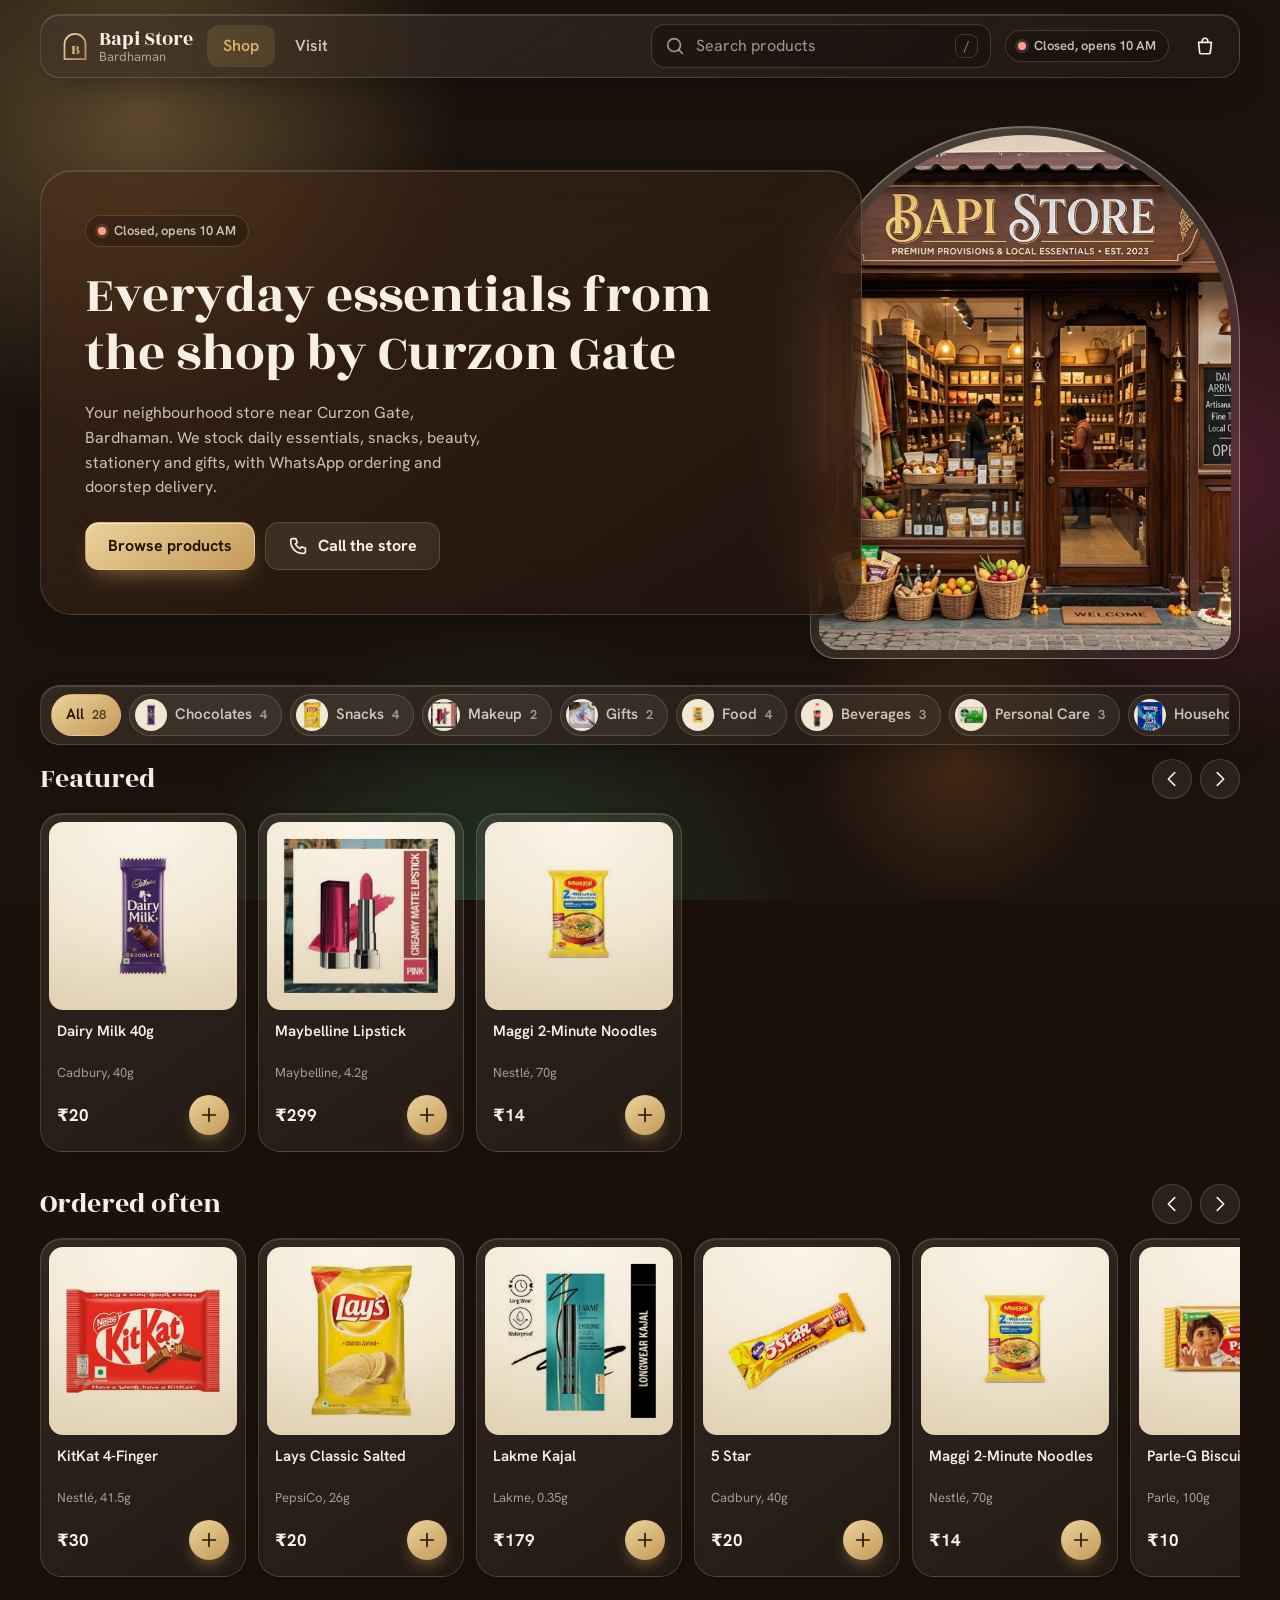
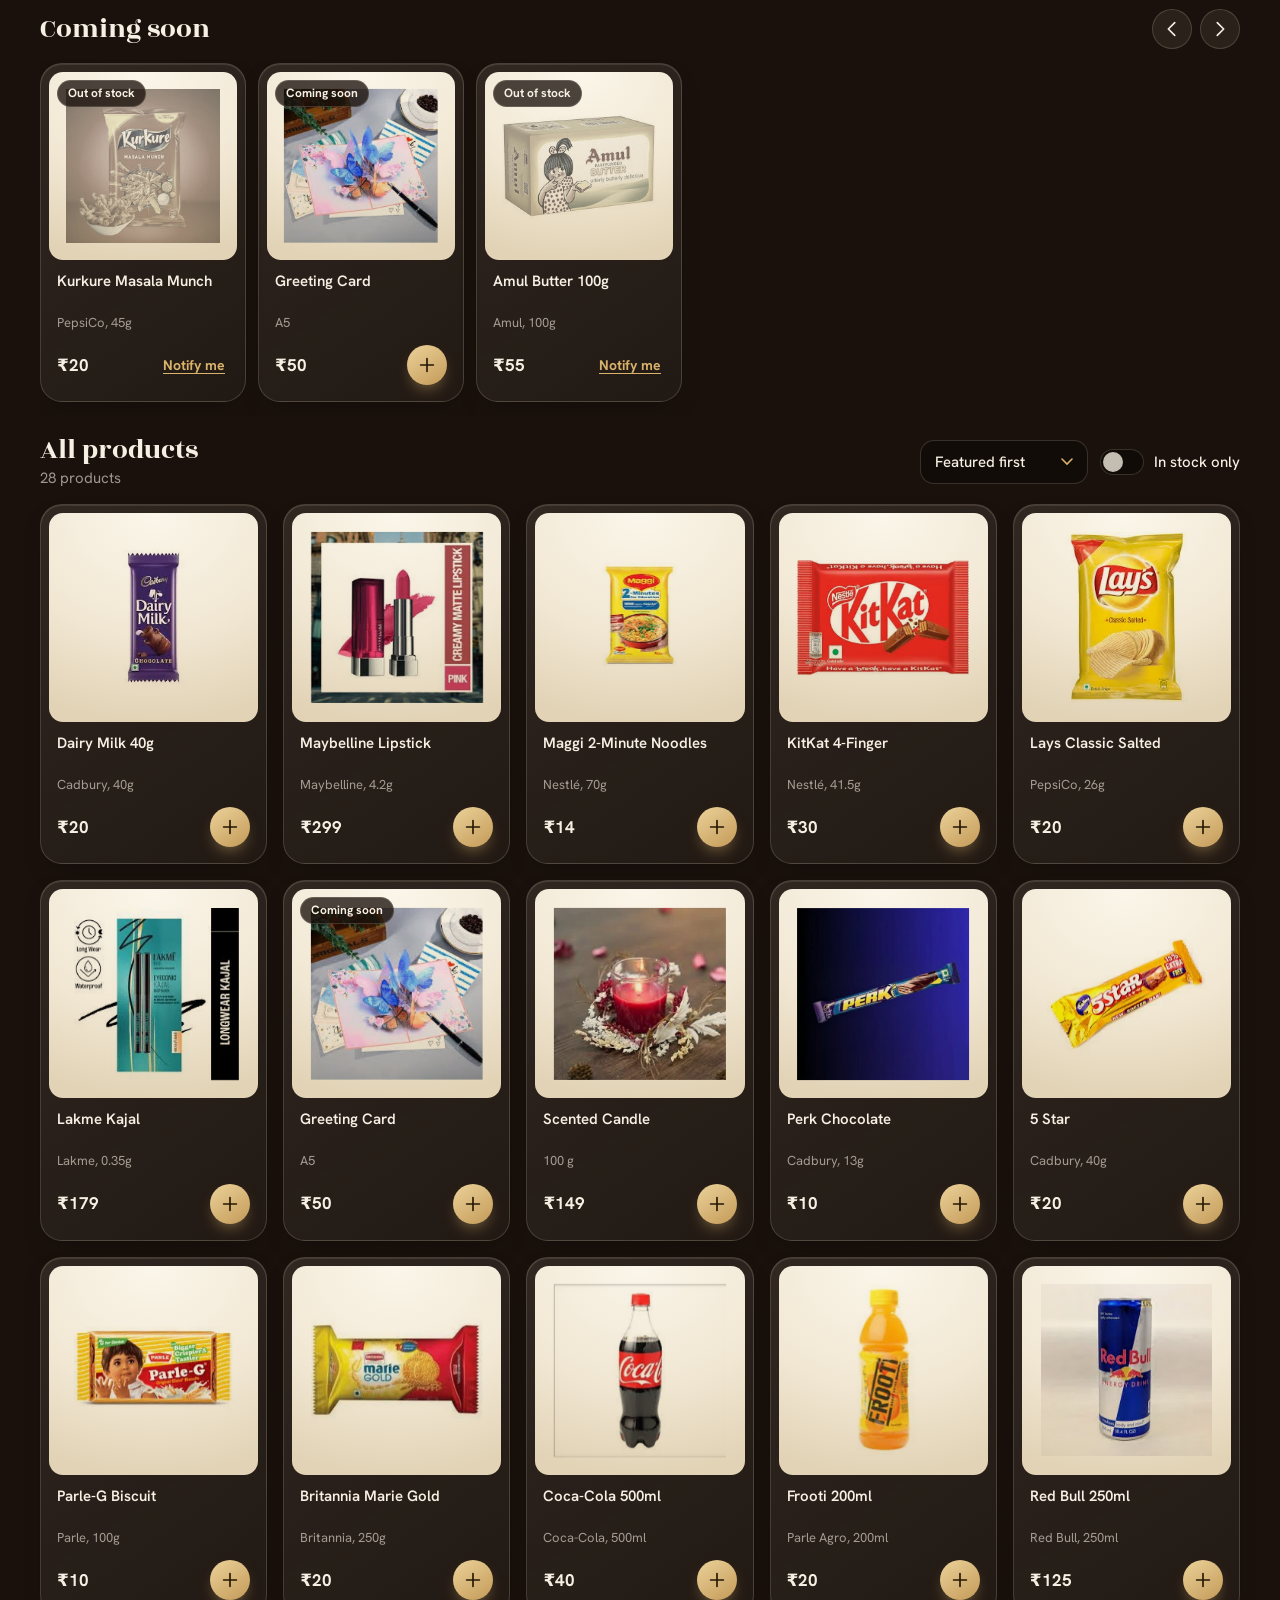
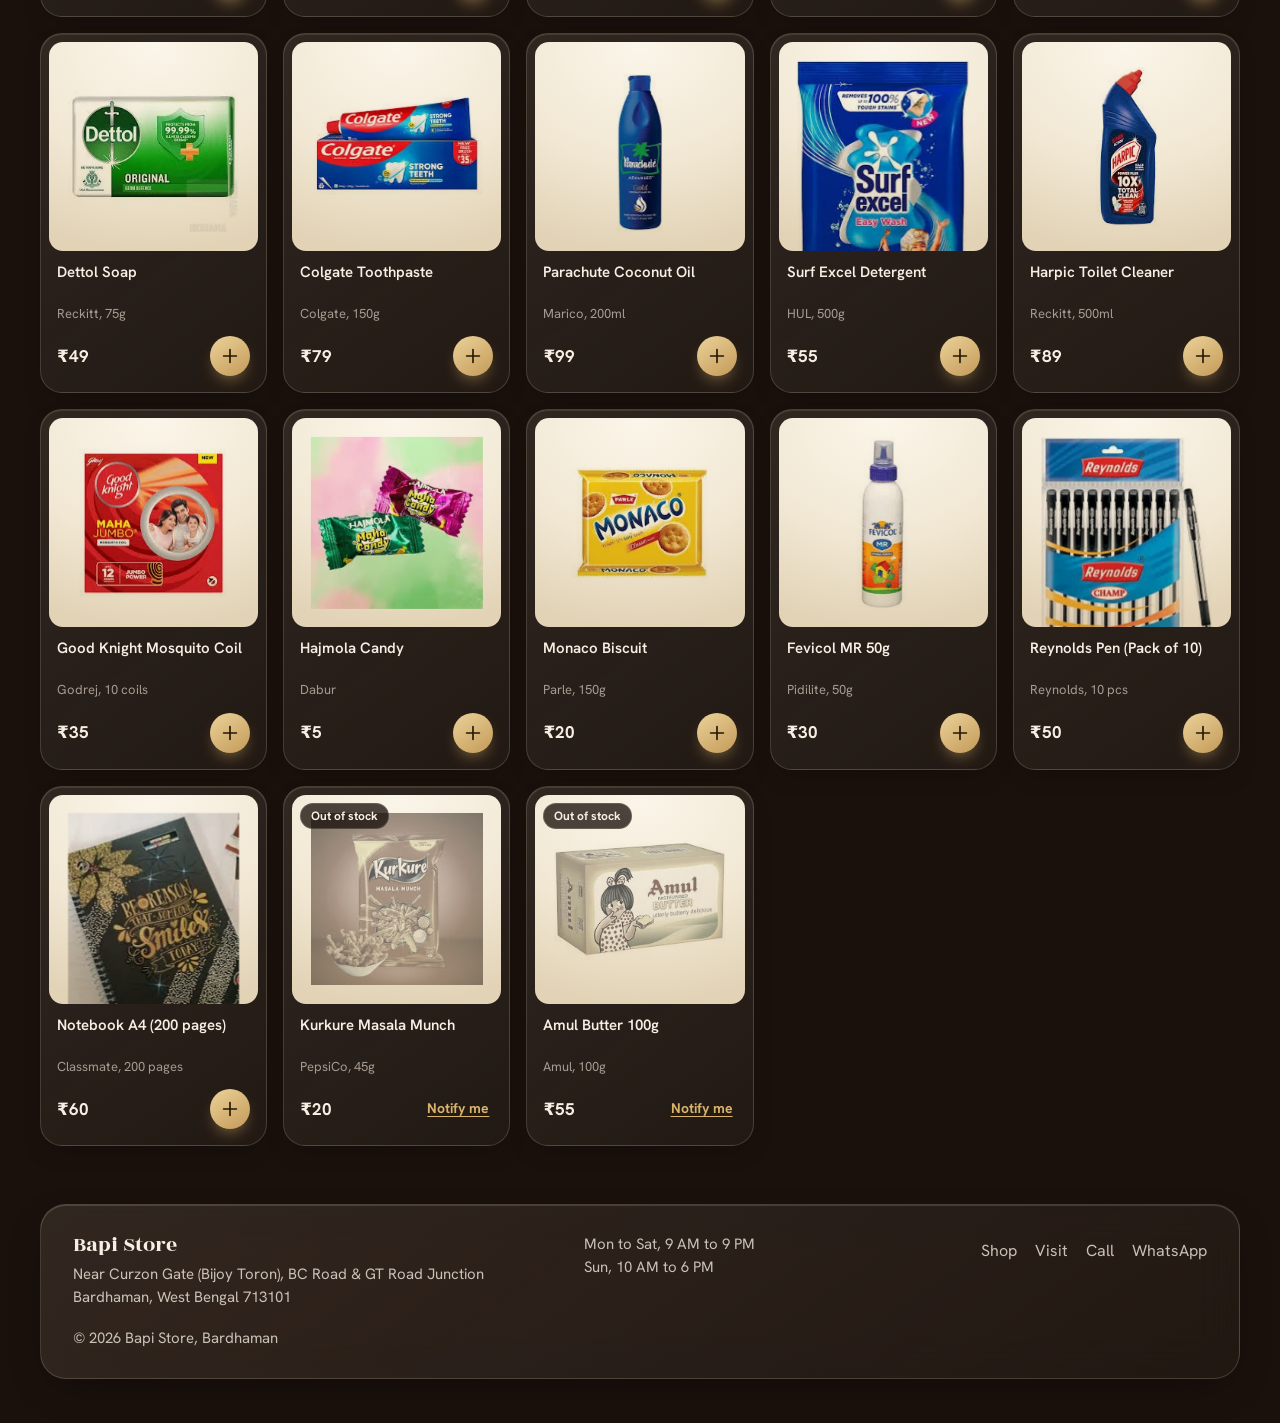
==== commit 4bacbea9: "main" ====
--- a/index.html
+++ b/index.html
@@ -2,1504 +2,146 @@
 <html lang="en">
 <head>
 <meta charset="UTF-8">
-<meta name="viewport" content="width=device-width, initial-scale=1.0">
-<title>Bapi Store — Bardhaman</title>
-<link rel="preconnect" href="https://fonts.googleapis.com">
-<link href="https://fonts.googleapis.com/css2?family=Clash+Display:wght@400;500;600;700&family=Syne:wght@400;600;700;800&family=DM+Sans:ital,wght@0,300;0,400;0,500;1,400&display=swap" rel="stylesheet">
-<style>
-:root {
-  --y: #c0a06a;
-  --y2: #a88a55;
-  --ink: #f0ece4;
-  --white: #1c1a18;
-  --off: #242220;
-  --muted: #7a7570;
-  --border: #2e2b28;
-  --card-r: 20px;
-  --ease: cubic-bezier(.4,0,.2,1);
-  --spring: cubic-bezier(.34,1.56,.64,1);
+<meta name="viewport" content="width=device-width, initial-scale=1, viewport-fit=cover">
+<title>Bapi Store, Bardhaman | Snacks, beauty, stationery and household essentials</title>
+<meta name="description" content="Order snacks, beauty, stationery and household essentials from Bapi Store near Curzon Gate, Bardhaman. Delivery or pickup, ordered on WhatsApp.">
+<meta name="theme-color" content="#1a110c">
+<meta name="color-scheme" content="dark">
+
+<meta property="og:type" content="website">
+<meta property="og:title" content="Bapi Store, Bardhaman">
+<meta property="og:description" content="Everyday essentials from the shop by Curzon Gate. Order on WhatsApp for delivery or pickup.">
+<!-- Once the site has a domain, change this to the full address, e.g. https://yourdomain.com/Assets/hero.jpg -->
+<meta property="og:image" content="Assets/hero.jpg">
+
+<link rel="manifest" href="manifest.webmanifest">
+<link rel="icon" href="Assets/icon.svg" type="image/svg+xml">
+<link rel="apple-touch-icon" href="Assets/apple-touch-icon.png">
+
+<link rel="preload" as="font" type="font/woff2" href="Assets/fonts/rozha-one-latin-400-normal.woff2" crossorigin>
+<link rel="preload" as="font" type="font/woff2" href="Assets/fonts/hanken-grotesk-latin-wght-normal.woff2" crossorigin>
+<link rel="preload" as="font" type="font/woff2" href="Assets/fonts/hanken-grotesk-latin-ext-wght-normal.woff2" crossorigin>
+<link rel="preload" as="image" href="Assets/hero.webp" type="image/webp">
+<link rel="stylesheet" href="css/style.css">
+
+<script type="application/ld+json">
+{
+  "@context": "https://schema.org",
+  "@type": "Store",
+  "name": "Bapi Store",
+  "description": "Premium provisions and local essentials near Curzon Gate, Bardhaman.",
+  "telephone": "+919832596691",
+  "address": {
+    "@type": "PostalAddress",
+    "streetAddress": "Near Curzon Gate (Bijoy Toron), BC Road & GT Road Junction",
+    "addressLocality": "Bardhaman",
+    "addressRegion": "West Bengal",
+    "postalCode": "713101",
+    "addressCountry": "IN"
+  },
+  "openingHoursSpecification": [
+    { "@type": "OpeningHoursSpecification", "dayOfWeek": ["Monday","Tuesday","Wednesday","Thursday","Friday","Saturday"], "opens": "09:00", "closes": "21:00" },
+    { "@type": "OpeningHoursSpecification", "dayOfWeek": "Sunday", "opens": "10:00", "closes": "18:00" }
+  ]
 }
-*,*::before,*::after{box-sizing:border-box;margin:0;padding:0}
-html{scroll-behavior:smooth;-webkit-tap-highlight-color:transparent}
-body{font-family:'DM Sans',sans-serif;background:#141210;color:var(--ink);overflow-x:hidden;min-height:100vh}
+</script>
+</head>
+<body class="booting" data-route="shop">
 
+<!-- Icons -->
+<svg width="0" height="0" style="position:absolute" aria-hidden="true" focusable="false">
+  <defs>
+    <linearGradient id="brass-g" x1="0" y1="0" x2="1" y2="1"><stop offset="0" stop-color="#f0d9a4"/><stop offset="1" stop-color="#b98c4a"/></linearGradient>
+    <symbol id="i-search" viewBox="0 0 24 24"><circle cx="11" cy="11" r="7"/><path d="m20 20-3.5-3.5"/></symbol>
+    <symbol id="i-cart" viewBox="0 0 24 24"><path d="M5 8h14l-1.2 11.2a1.5 1.5 0 0 1-1.5 1.3H7.7a1.5 1.5 0 0 1-1.5-1.3z"/><path d="M9 8V6.5a3 3 0 0 1 6 0V8"/></symbol>
+    <symbol id="i-shop" viewBox="0 0 24 24"><path d="M5 20V11a7 7 0 0 1 14 0v9z"/><path d="M9 20v-6a3 3 0 0 1 6 0v6"/></symbol>
+    <symbol id="i-pin" viewBox="0 0 24 24"><path d="M12 21s7-5.6 7-11a7 7 0 0 0-14 0c0 5.4 7 11 7 11z"/><circle cx="12" cy="10" r="2.5"/></symbol>
+    <symbol id="i-phone" viewBox="0 0 24 24"><path d="M5 4h3.5l1.7 4.3-2.2 1.4a11 11 0 0 0 5.3 5.3l1.4-2.2L19 14.5V18a2 2 0 0 1-2 2A13 13 0 0 1 3 6a2 2 0 0 1 2-2z"/></symbol>
+    <symbol id="i-chat" viewBox="0 0 24 24"><path d="M20 11.5a8 8 0 0 1-11.9 7L4 20l1.5-4A8 8 0 1 1 20 11.5z"/></symbol>
+    <symbol id="i-mail" viewBox="0 0 24 24"><rect x="3" y="5" width="18" height="14" rx="2"/><path d="m4 7 8 6 8-6"/></symbol>
+    <symbol id="i-plus" viewBox="0 0 24 24"><path d="M12 5v14M5 12h14"/></symbol>
+    <symbol id="i-minus" viewBox="0 0 24 24"><path d="M5 12h14"/></symbol>
+    <symbol id="i-close" viewBox="0 0 24 24"><path d="M6 6l12 12M18 6 6 18"/></symbol>
+    <symbol id="i-trash" viewBox="0 0 24 24"><path d="M4 7h16M10 11v6M14 11v6M6 7l1 12a2 2 0 0 0 2 2h6a2 2 0 0 0 2-2l1-12M9 7V4h6v3"/></symbol>
+    <symbol id="i-check" viewBox="0 0 24 24"><path d="m5 12.5 4.5 4.5L19 7.5"/></symbol>
+    <symbol id="i-clock" viewBox="0 0 24 24"><circle cx="12" cy="12" r="9"/><path d="M12 7v5l3 2"/></symbol>
+    <symbol id="i-left" viewBox="0 0 24 24"><path d="M15 5l-7 7 7 7"/></symbol>
+    <symbol id="i-right" viewBox="0 0 24 24"><path d="m9 5 7 7-7 7"/></symbol>
+    <symbol id="i-bag" viewBox="0 0 24 24"><path d="M4 9h16l-1 11H5z"/><path d="M8 9a4 4 0 0 1 8 0"/></symbol>
+    <symbol id="i-wifi-off" viewBox="0 0 24 24"><path d="M3 3l18 18M8.5 16.4a5 5 0 0 1 7 0M5 12.9a10 10 0 0 1 3.2-2M10.7 5.1A15 15 0 0 1 22 9M2 9a15 15 0 0 1 4-2.6"/><circle cx="12" cy="20" r=".6"/></symbol>
+  </defs>
+</svg>
 
-/* ── LOADER ── */
-#loader{position:fixed;inset:0;z-index:9999;background:#141210;display:flex;flex-direction:column;align-items:center;justify-content:center;gap:20px;transition:opacity .6s var(--ease),visibility .6s}
-#loader.out{opacity:0;visibility:hidden;pointer-events:none}
-.ld-logo{font-family:'Syne',sans-serif;font-size:2.2rem;font-weight:800;letter-spacing:-.03em;color:var(--ink)}
-.ld-sub{font-size:.85rem;color:var(--muted);font-weight:500}
-.ld-dots{display:flex;gap:7px}
-.ld-dot{width:9px;height:9px;border-radius:50%;background:var(--y);animation:ldpulse 1s infinite ease-in-out}
-.ld-dot:nth-child(2){animation-delay:.2s}
-.ld-dot:nth-child(3){animation-delay:.4s}
-@keyframes ldpulse{0%,80%,100%{transform:scale(.5);opacity:.3}40%{transform:scale(1);opacity:1}}
+<!-- Colour field behind the glass -->
+<div class="bg" aria-hidden="true"><i class="b1"></i><i class="b2"></i><i class="b3"></i><i class="b4"></i></div>
 
-/* ── HERO ── */
-#hero{background:url('[data-uri]') center/cover no-repeat;overflow:hidden;transition:max-height .5s var(--ease),opacity .4s var(--ease),padding .5s var(--ease);max-height:400px;padding:28px 20px 0;position:relative}
-#hero.gone{max-height:0;opacity:0;padding:0;pointer-events:none}
-#hero::before{content:'';position:absolute;inset:0;background:inherit;filter:blur(18px) brightness(.45);transform:scale(1.05);z-index:0}
-#hero::after{content:'';position:absolute;inset:0;background:rgba(14,12,10,.45);z-index:0}
-#hero .hero-inner{position:relative;z-index:1}
-.hero-inner{max-width:520px;margin:0 auto;text-align:center}
-.hero-store{width:100%;height:220px;background:url('[data-uri]